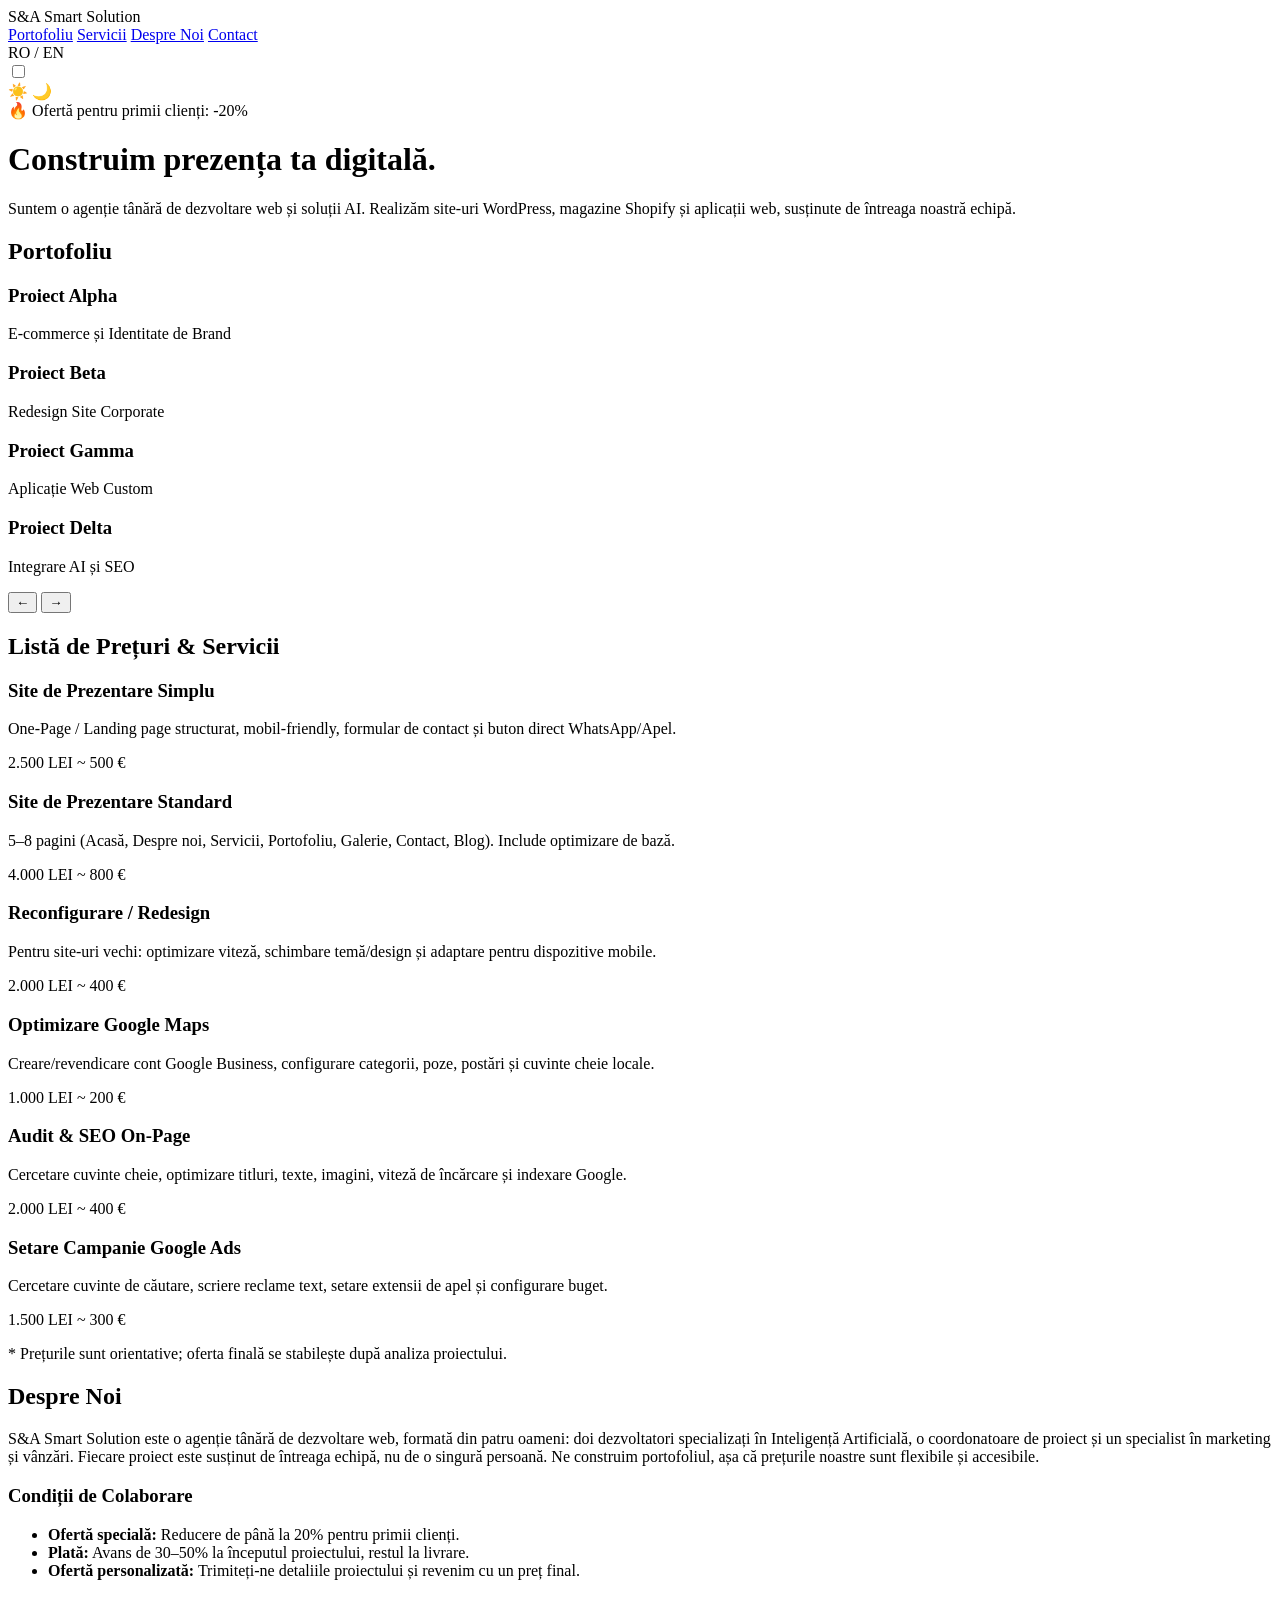
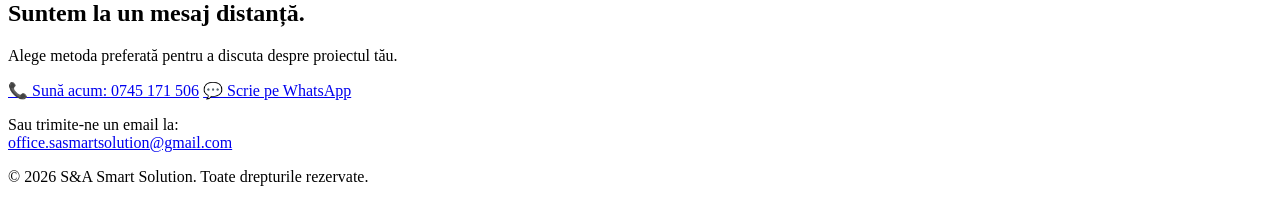
==== index.html @ b2e37400 "version 1.0" ====
<!DOCTYPE html>
<html lang="ro">

<head>
    <meta charset="UTF-8">
    <meta name="viewport" content="width=device-width, initial-scale=1.0">
    <title>S&A Smart Solution | Web & AI Agency</title>
    <link rel="stylesheet" href="style.css">
    <link rel="preconnect" href="https://fonts.googleapis.com">
    <link rel="preconnect" href="https://fonts.gstatic.com" crossorigin>
    <link href="https://fonts.googleapis.com/css2?family=Inter:wght@300;400;600;800&display=swap" rel="stylesheet">
</head>

<body>

    <nav class="navbar">
        <div class="logo">S&A Smart Solution</div>
        <div class="nav-controls">
            <div class="nav-links">
                <a href="#work" data-en="Work" data-ro="Portofoliu">Portofoliu</a>
                <a href="#services" data-en="Services" data-ro="Servicii">Servicii</a>
                <a href="#about" data-en="About" data-ro="Despre Noi">Despre Noi</a>
                <a href="#contact" data-en="Contact" data-ro="Contact">Contact</a>
            </div>

            <div class="lang-switch">
                <span class="lang-btn active" data-lang="ro">RO</span>
                <span class="lang-sep">/</span>
                <span class="lang-btn" data-lang="en">EN</span>
            </div>

            <label class="theme-switch" for="checkbox">
                <input type="checkbox" id="checkbox" />
                <div class="slider round">
                    <span class="icon sun">☀️</span>
                    <span class="icon moon">🌙</span>
                </div>
            </label>
        </div>
    </nav>

    <header class="hero reveal">
        <div class="discount-badge" data-en="🔥 Early client offer: up to 20% off"
            data-ro="🔥 Ofertă pentru primii clienți: -20%">🔥 Ofertă pentru primii clienți: -20%</div>
        <h1 class="hero-title" data-en="We build your digital presence." data-ro="Construim prezența ta digitală.">
            Construim prezența ta digitală.</h1>
        <p class="hero-subtitle"
            data-en="We are a young web development and AI solutions agency. We create WordPress websites, Shopify stores, and web applications, supported by our entire team."
            data-ro="Suntem o agenție tânără de dezvoltare web și soluții AI. Realizăm site-uri WordPress, magazine Shopify și aplicații web, susținute de întreaga noastră echipă.">
            Suntem o agenție tânără de dezvoltare web și soluții AI. Realizăm site-uri WordPress, magazine Shopify și
            aplicații web, susținute de întreaga noastră echipă.</p>
    </header>

    <section id="work" class="work-section reveal">
        <h2 class="section-title" data-en="Selected Work" data-ro="Portofoliu">Portofoliu</h2>
        <div class="slider-container">
            <div class="slider-track" id="sliderTrack">
                <div class="slide">
                    <div class="slide-image"></div>
                    <div class="slide-info">
                        <h3 data-en="Project Alpha" data-ro="Proiect Alpha">Proiect Alpha</h3>
                        <p data-en="E-commerce & Brand Identity" data-ro="E-commerce și Identitate de Brand">E-commerce
                            și Identitate de Brand</p>
                    </div>
                </div>
                <div class="slide">
                    <div class="slide-image"></div>
                    <div class="slide-info">
                        <h3 data-en="Project Beta" data-ro="Proiect Beta">Proiect Beta</h3>
                        <p data-en="Corporate Website Redesign" data-ro="Redesign Site Corporate">Redesign Site
                            Corporate</p>
                    </div>
                </div>
                <div class="slide">
                    <div class="slide-image"></div>
                    <div class="slide-info">
                        <h3 data-en="Project Gamma" data-ro="Proiect Gamma">Proiect Gamma</h3>
                        <p data-en="Custom Web Application" data-ro="Aplicație Web Custom">Aplicație Web Custom</p>
                    </div>
                </div>
                <div class="slide">
                    <div class="slide-image"></div>
                    <div class="slide-info">
                        <h3 data-en="Project Delta" data-ro="Proiect Delta">Proiect Delta</h3>
                        <p data-en="AI Integration & SEO" data-ro="Integrare AI și SEO">Integrare AI și SEO</p>
                    </div>
                </div>
            </div>
            <div class="slider-controls">
                <button class="slider-btn" id="prevBtn" aria-label="Previous slide">←</button>
                <button class="slider-btn" id="nextBtn" aria-label="Next slide">→</button>
            </div>
        </div>
    </section>

    <section id="services" class="services-section">
        <h2 class="section-title reveal" data-en="Pricing & Services" data-ro="Listă de Prețuri & Servicii">Listă de
            Prețuri & Servicii</h2>
        <div class="grid">
            <div class="service-card reveal">
                <h3 data-en="Simple Presentation Website" data-ro="Site de Prezentare Simplu">Site de Prezentare Simplu
                </h3>
                <p class="desc"
                    data-en="One-Page / Landing page structured, mobile-friendly, contact form, and direct WhatsApp/Call button."
                    data-ro="One-Page / Landing page structurat, mobil-friendly, formular de contact și buton direct WhatsApp/Apel.">
                    One-Page / Landing page structurat, mobil-friendly, formular de contact și buton direct
                    WhatsApp/Apel.</p>
                <div class="price" data-en="2,500 RON <span>~ €500</span>" data-ro="2.500 LEI <span>~ 500 €</span>">
                    2.500 LEI <span>~ 500 €</span></div>
            </div>
            <div class="service-card reveal">
                <h3 data-en="Standard Presentation Website" data-ro="Site de Prezentare Standard">Site de Prezentare
                    Standard</h3>
                <p class="desc"
                    data-en="5–8 pages (Home, About us, Services, Portfolio, Gallery, Contact, Blog). Includes basic optimization."
                    data-ro="5–8 pagini (Acasă, Despre noi, Servicii, Portofoliu, Galerie, Contact, Blog). Include optimizare de bază.">
                    5–8 pagini (Acasă, Despre noi, Servicii, Portofoliu, Galerie, Contact, Blog). Include optimizare de
                    bază.</p>
                <div class="price" data-en="4,000 RON <span>~ €800</span>" data-ro="4.000 LEI <span>~ 800 €</span>">
                    4.000 LEI <span>~ 800 €</span></div>
            </div>
            <div class="service-card reveal">
                <h3 data-en="Reconfiguration / Redesign" data-ro="Reconfigurare / Redesign">Reconfigurare / Redesign
                </h3>
                <p class="desc" data-en="For old sites: speed optimization, theme/design change, and mobile adaptation."
                    data-ro="Pentru site-uri vechi: optimizare viteză, schimbare temă/design și adaptare pentru dispozitive mobile.">
                    Pentru site-uri vechi: optimizare viteză, schimbare temă/design și adaptare pentru dispozitive
                    mobile.</p>
                <div class="price" data-en="2,000 RON <span>~ €400</span>" data-ro="2.000 LEI <span>~ 400 €</span>">
                    2.000 LEI <span>~ 400 €</span></div>
            </div>
            <div class="service-card reveal">
                <h3 data-en="Google Maps Optimization" data-ro="Optimizare Google Maps">Optimizare Google Maps</h3>
                <p class="desc"
                    data-en="Create/claim Google Business account, set up categories, photos, posts, and local keywords."
                    data-ro="Creare/revendicare cont Google Business, configurare categorii, poze, postări și cuvinte cheie locale.">
                    Creare/revendicare cont Google Business, configurare categorii, poze, postări și cuvinte cheie
                    locale.</p>
                <div class="price" data-en="1,000 RON <span>~ €200</span>" data-ro="1.000 LEI <span>~ 200 €</span>">
                    1.000 LEI <span>~ 200 €</span></div>
            </div>
            <div class="service-card reveal">
                <h3 data-en="Audit & On-Page SEO" data-ro="Audit & SEO On-Page">Audit & SEO On-Page</h3>
                <p class="desc"
                    data-en="Keyword research, title optimization, texts, images, loading speed, and Google indexing."
                    data-ro="Cercetare cuvinte cheie, optimizare titluri, texte, imagini, viteză de încărcare și indexare Google.">
                    Cercetare cuvinte cheie, optimizare titluri, texte, imagini, viteză de încărcare și indexare Google.
                </p>
                <div class="price" data-en="2,000 RON <span>~ €400</span>" data-ro="2.000 LEI <span>~ 400 €</span>">
                    2.000 LEI <span>~ 400 €</span></div>
            </div>
            <div class="service-card reveal">
                <h3 data-en="Google Ads Campaign Setup" data-ro="Setare Campanie Google Ads">Setare Campanie Google Ads
                </h3>
                <p class="desc"
                    data-en="Search term research, ad copywriting, call extension setup, and budget configuration."
                    data-ro="Cercetare cuvinte de căutare, scriere reclame text, setare extensii de apel și configurare buget.">
                    Cercetare cuvinte de căutare, scriere reclame text, setare extensii de apel și configurare buget.
                </p>
                <div class="price" data-en="1,500 RON <span>~ €300</span>" data-ro="1.500 LEI <span>~ 300 €</span>">
                    1.500 LEI <span>~ 300 €</span></div>
            </div>
        </div>
        <p class="disclaimer reveal"
            data-en="* Prices are indicative; the final offer is established after project analysis."
            data-ro="* Prețurile sunt orientative; oferta finală se stabilește după analiza proiectului.">* Prețurile
            sunt orientative; oferta finală se stabilește după analiza proiectului.</p>
    </section>

    <section id="about" class="about-section reveal">
        <div class="about-content">
            <h2 class="section-title" data-en="About Us" data-ro="Despre Noi">Despre Noi</h2>
            <p data-en="S&A Smart Solution is a young web development agency made up of four people: two developers specialized in Artificial Intelligence, a project coordinator, and a marketing and sales specialist. Every project is supported by the entire team, not just one person. We are building our portfolio, so our prices are flexible and accessible."
                data-ro="S&A Smart Solution este o agenție tânără de dezvoltare web, formată din patru oameni: doi dezvoltatori specializați în Inteligență Artificială, o coordonatoare de proiect și un specialist în marketing și vânzări. Fiecare proiect este susținut de întreaga echipă, nu de o singură persoană. Ne construim portofoliul, așa că prețurile noastre sunt flexibile și accesibile.">
                S&A Smart Solution este o agenție tânără de dezvoltare web, formată din patru oameni: doi dezvoltatori
                specializați în Inteligență Artificială, o coordonatoare de proiect și un specialist în marketing și
                vânzări. Fiecare proiect este susținut de întreaga echipă, nu de o singură persoană. Ne construim
                portofoliul, așa că prețurile noastre sunt flexibile și accesibile.</p>
        </div>
    </section>

    <section class="terms-section reveal">
        <div class="terms-box">
            <h3 data-en="Collaboration Terms" data-ro="Condiții de Colaborare">Condiții de Colaborare</h3>
            <ul>
                <li data-en="<strong>Special offer:</strong> Up to 20% discount for early clients."
                    data-ro="<strong>Ofertă specială:</strong> Reducere de până la 20% pentru primii clienți.">
                    <strong>Ofertă specială:</strong> Reducere de până la 20% pentru primii clienți.</li>
                <li data-en="<strong>Payment:</strong> 30–50% advance at the start of the project, the rest upon delivery."
                    data-ro="<strong>Plată:</strong> Avans de 30–50% la începutul proiectului, restul la livrare.">
                    <strong>Plată:</strong> Avans de 30–50% la începutul proiectului, restul la livrare.</li>
                <li data-en="<strong>Custom offer:</strong> Send us your project details and we will get back to you with a final price."
                    data-ro="<strong>Ofertă personalizată:</strong> Trimiteți-ne detaliile proiectului și revenim cu un preț final.">
                    <strong>Ofertă personalizată:</strong> Trimiteți-ne detaliile proiectului și revenim cu un preț
                    final.</li>
            </ul>
        </div>
    </section>

    <section id="contact" class="contact-section reveal">
        <h2 data-en="We are just a message away." data-ro="Suntem la un mesaj distanță.">Suntem la un mesaj distanță.
        </h2>
        <p class="contact-sub" data-en="Choose your preferred method to discuss your project."
            data-ro="Alege metoda preferată pentru a discuta despre proiectul tău.">Alege metoda preferată pentru a
            discuta despre proiectul tău.</p>
        <div class="contact-buttons">
            <a href="tel:0745171506" class="btn btn-primary" data-en="📞 Call now: 0745 171 506"
                data-ro="📞 Sună acum: 0745 171 506">📞 Sună acum: 0745 171 506</a>
            <a href="https://wa.me/40745171506" target="_blank" class="btn btn-secondary"
                data-en="💬 Message on WhatsApp" data-ro="💬 Scrie pe WhatsApp">💬 Scrie pe WhatsApp</a>
        </div>
        <p class="email-text"
            data-en="Or send us an email at: <br> <a href='mailto:office.sasmartsolution@gmail.com'>office.sasmartsolution@gmail.com</a>"
            data-ro="Sau trimite-ne un email la: <br> <a href='mailto:office.sasmartsolution@gmail.com'>office.sasmartsolution@gmail.com</a>">
            Sau trimite-ne un email la: <br> <a
                href="mailto:office.sasmartsolution@gmail.com">office.sasmartsolution@gmail.com</a></p>
    </section>

    <footer>
        <p data-en="&copy; 2026 S&A Smart Solution. All rights reserved."
            data-ro="&copy; 2026 S&A Smart Solution. Toate drepturile rezervate.">&copy; 2026 S&A Smart Solution. Toate
            drepturile rezervate.</p>
    </footer>

    <script src="script.js"></script>
</body>

</html>
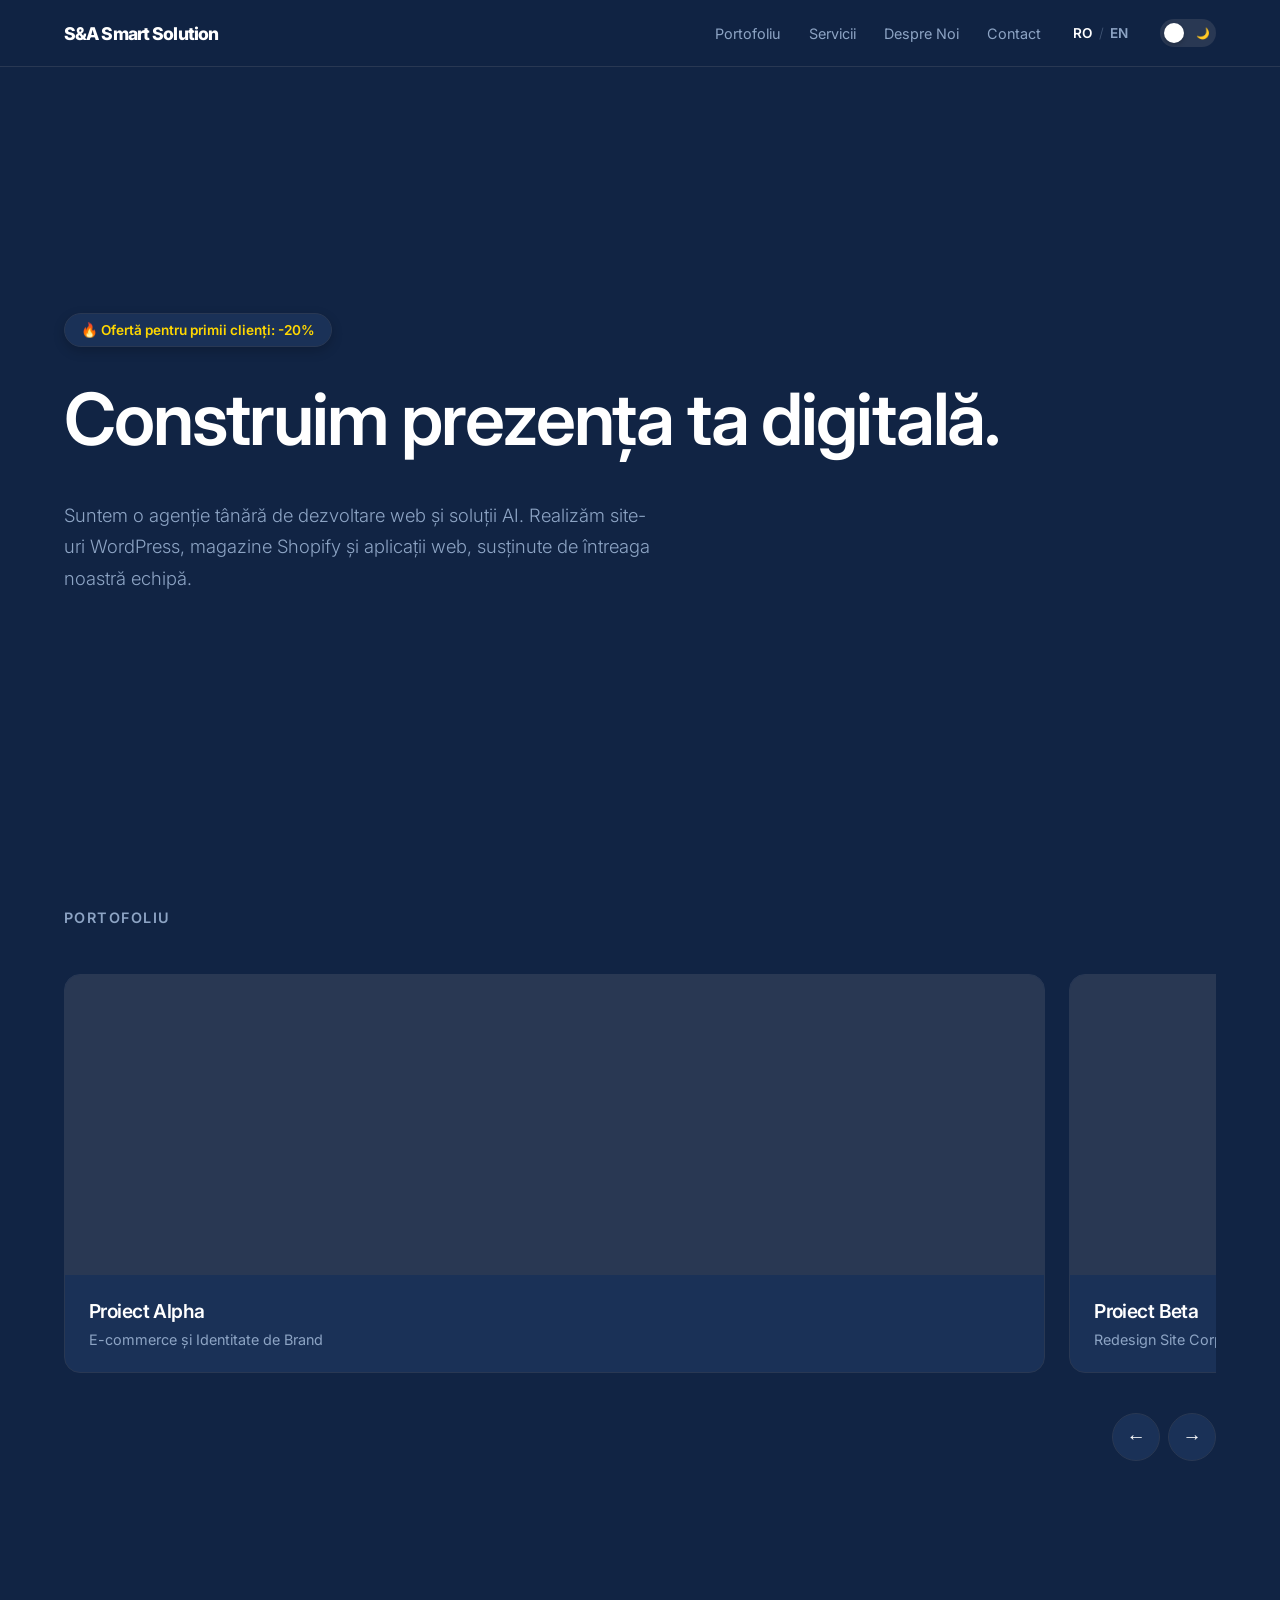
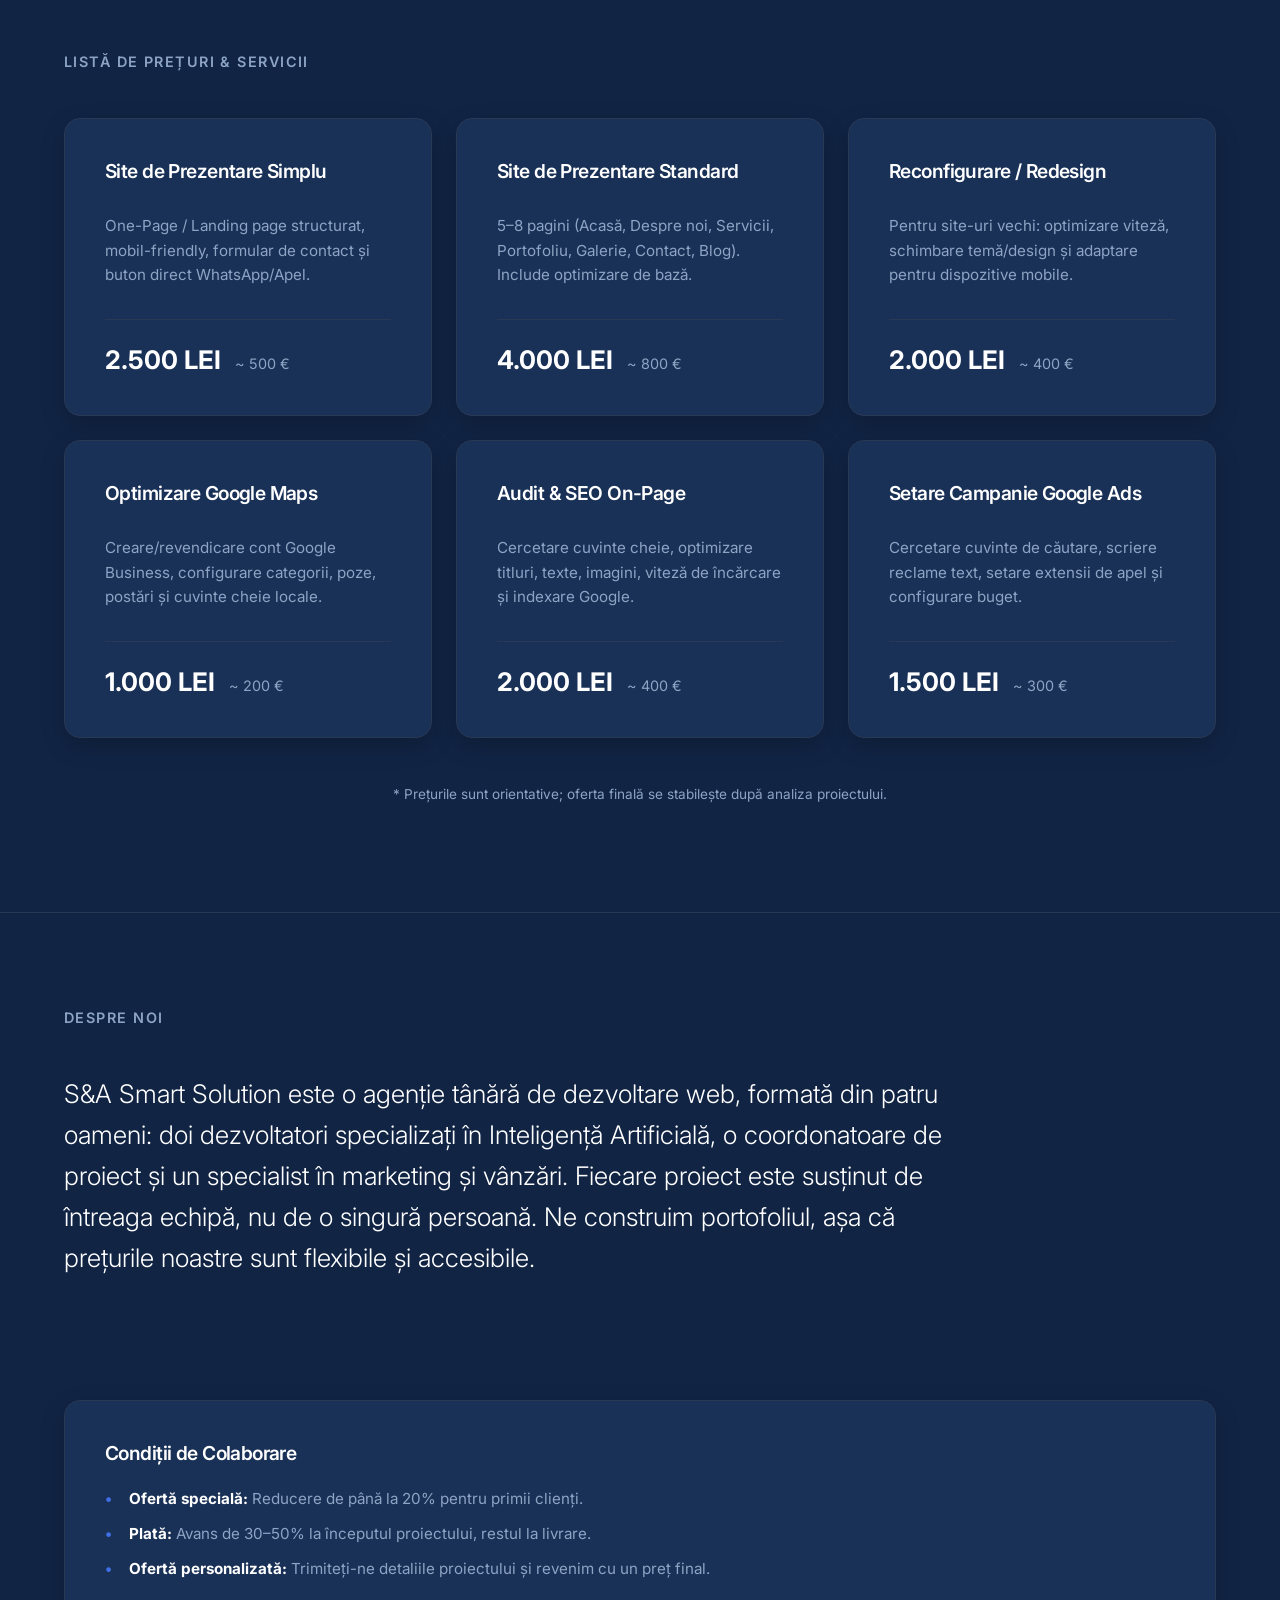
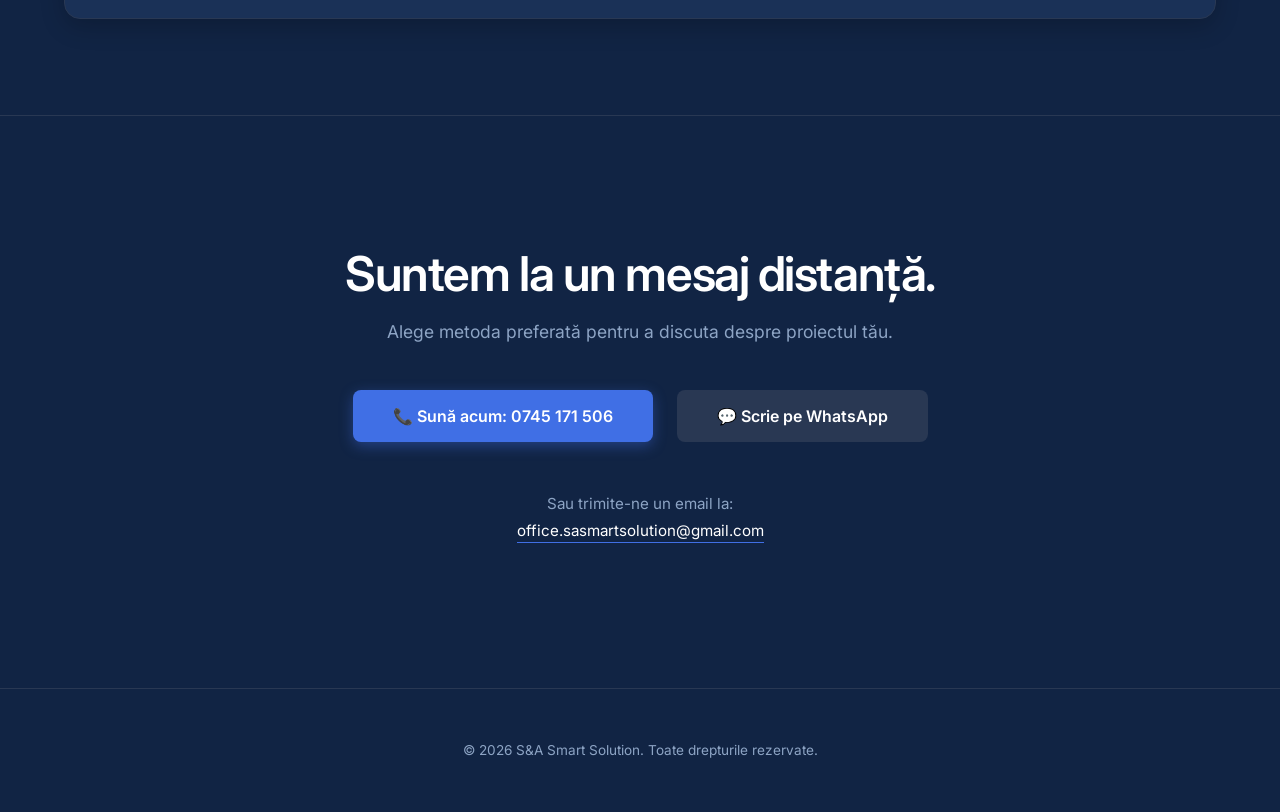
==== commit 147a6c54: "version 1.0" ====
--- a/index.html
+++ b/index.html
@@ -5,7 +5,7 @@
     <meta charset="UTF-8">
     <meta name="viewport" content="width=device-width, initial-scale=1.0">
     <title>S&A Smart Solution | Web & AI Agency</title>
-    <link rel="stylesheet" href="style.css">
+    <link rel="stylesheet" href="css/style.css">
     <link rel="preconnect" href="https://fonts.googleapis.com">
     <link rel="preconnect" href="https://fonts.gstatic.com" crossorigin>
     <link href="https://fonts.googleapis.com/css2?family=Inter:wght@300;400;600;800&display=swap" rel="stylesheet">
@@ -222,7 +222,7 @@
             drepturile rezervate.</p>
     </footer>
 
-    <script src="script.js"></script>
+    <script src="js/script.js"></script>
 </body>
 
 </html>
--- a/css/style.css
+++ b/css/style.css
@@ -0,0 +1,596 @@
+:root {
+    --bg: #112444;
+    --text: #ffffff;
+    --text-muted: #8da4c4;
+    --card: #1a3157;
+    --border: #293853;
+    --nav-bg: rgba(17, 36, 68, 0.95);
+    --primary: #406fe5;
+    --secondary: #293853;
+    --shadow: rgba(0, 0, 0, 0.2);
+}
+
+body.light-mode {
+    --bg: #f4f7fc;
+    --text: #112444;
+    --text-muted: #5a718f;
+    --card: #ffffff;
+    --border: #e1e8f0;
+    --nav-bg: #ffffff;
+    --primary: #406fe5;
+    --secondary: #293853;
+    --shadow: rgba(17, 36, 68, 0.08);
+}
+
+body,
+html {
+    margin: 0;
+    padding: 0;
+    font-family: 'Inter', sans-serif;
+    scroll-behavior: smooth;
+    background-color: var(--bg);
+    color: var(--text);
+    transition: background-color 0.4s ease, color 0.4s ease;
+    overflow-x: hidden;
+}
+
+a,
+button,
+label,
+.lang-btn {
+    cursor: pointer;
+}
+
+h1,
+h2,
+h3 {
+    margin: 0;
+    font-weight: 600;
+    letter-spacing: -0.03em;
+}
+
+.navbar {
+    position: fixed;
+    top: 0;
+    left: 0;
+    width: 100%;
+    box-sizing: border-box;
+    display: flex;
+    justify-content: space-between;
+    align-items: center;
+    padding: 1.2rem 5%;
+    background-color: var(--nav-bg);
+    backdrop-filter: blur(12px);
+    border-bottom: 1px solid var(--border);
+    z-index: 100;
+    transition: background-color 0.4s ease, border-color 0.4s ease;
+}
+
+.logo {
+    font-weight: 800;
+    font-size: 1.1rem;
+    letter-spacing: -0.05em;
+}
+
+.nav-controls {
+    display: flex;
+    align-items: center;
+    gap: 2rem;
+}
+
+.nav-links a {
+    text-decoration: none;
+    color: var(--text-muted);
+    font-size: 0.9rem;
+    margin-left: 1.5rem;
+    font-weight: 400;
+    transition: color 0.3s ease;
+}
+
+.nav-links a:hover {
+    color: var(--text);
+}
+
+.lang-switch {
+    display: flex;
+    align-items: center;
+    gap: 0.4rem;
+    font-size: 0.85rem;
+    font-weight: 600;
+}
+
+.lang-btn {
+    color: var(--text-muted);
+    transition: color 0.3s ease;
+}
+
+.lang-btn.active {
+    color: var(--text);
+}
+
+.lang-sep {
+    color: var(--text-muted);
+    opacity: 0.4;
+    font-weight: 300;
+}
+
+.theme-switch {
+    position: relative;
+    display: inline-block;
+    width: 56px;
+    height: 28px;
+}
+
+.theme-switch input {
+    opacity: 0;
+    width: 0;
+    height: 0;
+}
+
+.slider {
+    position: absolute;
+    top: 0;
+    left: 0;
+    right: 0;
+    bottom: 0;
+    background-color: var(--border);
+    border-radius: 30px;
+    display: flex;
+    align-items: center;
+    justify-content: space-between;
+    padding: 0 6px;
+    transition: 0.4s;
+}
+
+body.light-mode .slider {
+    background-color: #e1e8f0;
+}
+
+.slider:before {
+    position: absolute;
+    content: "";
+    height: 20px;
+    width: 20px;
+    left: 4px;
+    bottom: 4px;
+    background-color: #ffffff;
+    border-radius: 50%;
+    transition: 0.4s;
+    z-index: 2;
+    box-shadow: 0 2px 4px rgba(0, 0, 0, 0.2);
+}
+
+body.light-mode .slider:before {
+    background-color: #112444;
+}
+
+input:checked+.slider:before {
+    transform: translateX(28px);
+}
+
+.icon {
+    font-size: 11px;
+    user-select: none;
+    z-index: 1;
+}
+
+.hero {
+    min-height: 85vh;
+    display: flex;
+    flex-direction: column;
+    justify-content: center;
+    padding: 0 5%;
+    max-width: 1200px;
+    margin: 0 auto;
+    padding-top: 80px;
+}
+
+.discount-badge {
+    display: inline-block;
+    background-color: var(--card);
+    border: 1px solid var(--border);
+    padding: 8px 16px;
+    border-radius: 40px;
+    font-size: 0.85rem;
+    margin-bottom: 2rem;
+    width: fit-content;
+    color: #ffd700;
+    font-weight: 600;
+    box-shadow: 0 4px 12px var(--shadow);
+}
+
+.hero-title {
+    font-size: clamp(2.8rem, 6vw, 4.5rem);
+    margin-bottom: 1.5rem;
+    line-height: 1.1;
+}
+
+.hero-subtitle {
+    font-size: clamp(1rem, 2vw, 1.15rem);
+    color: var(--text-muted);
+    max-width: 600px;
+    font-weight: 300;
+    line-height: 1.7;
+}
+
+.work-section {
+    padding: 4rem 5% 6rem 5%;
+    max-width: 1200px;
+    margin: 0 auto;
+}
+
+.slider-container {
+    position: relative;
+}
+
+.slider-track {
+    display: flex;
+    gap: 1.5rem;
+    overflow-x: auto;
+    scroll-snap-type: x mandatory;
+    scroll-behavior: smooth;
+    scrollbar-width: none;
+    -ms-overflow-style: none;
+    padding-bottom: 1rem;
+}
+
+.slider-track::-webkit-scrollbar {
+    display: none;
+}
+
+.slide {
+    flex: 0 0 85%;
+    scroll-snap-align: start;
+    background-color: var(--card);
+    border: 1px solid var(--border);
+    border-radius: 16px;
+    overflow: hidden;
+    transition: transform 0.4s ease, box-shadow 0.4s ease;
+}
+
+.slide:hover {
+    transform: translateY(-4px);
+    box-shadow: 0 16px 32px var(--shadow);
+}
+
+.slide-image {
+    width: 100%;
+    height: 300px;
+    background-color: var(--border);
+    transition: opacity 0.3s ease;
+}
+
+.slide:hover .slide-image {
+    opacity: 0.8;
+}
+
+.slide-info {
+    padding: 1.5rem;
+}
+
+.slide-info h3 {
+    font-size: 1.2rem;
+    margin-bottom: 0.5rem;
+}
+
+.slide-info p {
+    color: var(--text-muted);
+    font-size: 0.9rem;
+    margin: 0;
+}
+
+.slider-controls {
+    display: flex;
+    gap: 0.5rem;
+    justify-content: flex-end;
+    margin-top: 1.5rem;
+}
+
+.slider-btn {
+    background-color: var(--card);
+    border: 1px solid var(--border);
+    color: var(--text);
+    width: 48px;
+    height: 48px;
+    border-radius: 50%;
+    display: flex;
+    align-items: center;
+    justify-content: center;
+    font-size: 1.2rem;
+    transition: background-color 0.3s ease, border-color 0.3s ease, transform 0.2s ease;
+}
+
+.slider-btn:hover {
+    background-color: var(--primary);
+    border-color: var(--primary);
+    color: #ffffff;
+    transform: scale(1.05);
+}
+
+.services-section {
+    padding: 6rem 5%;
+    max-width: 1200px;
+    margin: 0 auto;
+}
+
+.section-title {
+    font-size: 0.9rem;
+    text-transform: uppercase;
+    letter-spacing: 0.1em;
+    color: var(--text-muted);
+    margin-bottom: 3rem;
+    font-weight: 600;
+}
+
+.grid {
+    display: grid;
+    grid-template-columns: repeat(auto-fit, minmax(320px, 1fr));
+    gap: 1.5rem;
+}
+
+.service-card {
+    background-color: var(--card);
+    border: 1px solid var(--border);
+    padding: 2.5rem;
+    border-radius: 16px;
+    display: flex;
+    flex-direction: column;
+    justify-content: space-between;
+    transition: transform 0.4s ease, box-shadow 0.4s ease, border-color 0.4s ease;
+    box-shadow: 0 8px 24px var(--shadow);
+}
+
+.service-card:hover {
+    transform: translateY(-6px);
+    box-shadow: 0 16px 32px var(--shadow);
+    border-color: var(--primary);
+}
+
+.service-card h3 {
+    font-size: 1.2rem;
+    margin-bottom: 1rem;
+    color: var(--text);
+}
+
+.service-card .desc {
+    color: var(--text-muted);
+    font-size: 0.95rem;
+    line-height: 1.6;
+    margin-bottom: 2rem;
+    flex-grow: 1;
+}
+
+.service-card .price {
+    font-size: 1.6rem;
+    font-weight: 700;
+    border-top: 1px solid var(--border);
+    padding-top: 1.5rem;
+    color: var(--text);
+}
+
+.service-card .price span {
+    font-size: 0.9rem;
+    color: var(--text-muted);
+    font-weight: 400;
+    margin-left: 8px;
+}
+
+.disclaimer {
+    text-align: center;
+    color: var(--text-muted);
+    font-size: 0.85rem;
+    margin-top: 3rem;
+}
+
+.about-section {
+    padding: 6rem 5%;
+    max-width: 1200px;
+    margin: 0 auto;
+    border-top: 1px solid var(--border);
+}
+
+.about-content {
+    max-width: 900px;
+}
+
+.about-content p {
+    font-size: clamp(1.2rem, 2.5vw, 1.6rem);
+    font-weight: 300;
+    line-height: 1.6;
+    color: var(--text);
+}
+
+.terms-section {
+    padding: 0 5% 6rem 5%;
+    max-width: 1200px;
+    margin: 0 auto;
+}
+
+.terms-box {
+    background-color: var(--card);
+    border: 1px solid var(--border);
+    padding: 2.5rem;
+    border-radius: 16px;
+    box-shadow: 0 8px 24px var(--shadow);
+}
+
+.terms-box h3 {
+    margin-bottom: 1.5rem;
+    font-size: 1.2rem;
+}
+
+.terms-box ul {
+    list-style: none;
+    padding: 0;
+    margin: 0;
+}
+
+.terms-box li {
+    color: var(--text-muted);
+    margin-bottom: 1rem;
+    font-size: 0.95rem;
+    padding-left: 1.5rem;
+    position: relative;
+}
+
+.terms-box li:last-child {
+    margin-bottom: 0;
+}
+
+.terms-box li::before {
+    content: "•";
+    position: absolute;
+    left: 0;
+    color: var(--primary);
+    font-weight: bold;
+}
+
+.terms-box strong {
+    color: var(--text);
+}
+
+.contact-section {
+    padding: 8rem 5%;
+    max-width: 1200px;
+    margin: 0 auto;
+    text-align: center;
+    border-top: 1px solid var(--border);
+}
+
+.contact-section h2 {
+    font-size: clamp(2rem, 4vw, 3rem);
+    margin-bottom: 1rem;
+}
+
+.contact-sub {
+    color: var(--text-muted);
+    margin-bottom: 3rem;
+    font-size: 1.1rem;
+}
+
+.contact-buttons {
+    display: flex;
+    justify-content: center;
+    gap: 1.5rem;
+    flex-wrap: wrap;
+    margin-bottom: 3rem;
+}
+
+.btn {
+    display: inline-block;
+    padding: 1rem 2.5rem;
+    border-radius: 8px;
+    text-decoration: none;
+    font-weight: 600;
+    font-size: 1rem;
+    transition: transform 0.3s ease, opacity 0.3s ease, background-color 0.3s ease;
+    border: none;
+}
+
+.btn:hover {
+    transform: translateY(-2px);
+    opacity: 0.9;
+}
+
+.btn-primary {
+    background-color: var(--primary);
+    color: #ffffff;
+    box-shadow: 0 4px 14px rgba(64, 111, 229, 0.4);
+}
+
+.btn-secondary {
+    background-color: var(--secondary);
+    color: #ffffff;
+}
+
+body.light-mode .btn-secondary {
+    color: #ffffff;
+}
+
+.email-text {
+    color: var(--text-muted);
+    font-size: 0.95rem;
+    line-height: 1.8;
+}
+
+.email-text a {
+    color: var(--text);
+    text-decoration: none;
+    border-bottom: 1px solid var(--primary);
+    padding-bottom: 2px;
+    transition: color 0.3s;
+}
+
+.email-text a:hover {
+    color: var(--primary);
+}
+
+footer {
+    padding: 2.5rem 5%;
+    text-align: center;
+    color: var(--text-muted);
+    font-size: 0.85rem;
+    border-top: 1px solid var(--border);
+}
+
+.reveal {
+    opacity: 0;
+    transform: translateY(20px);
+    transition: opacity 0.8s ease, transform 0.8s ease;
+}
+
+.reveal.active {
+    opacity: 1;
+    transform: translateY(0);
+}
+
+.grid .service-card:nth-child(1) {
+    transition-delay: 0.05s;
+}
+
+.grid .service-card:nth-child(2) {
+    transition-delay: 0.1s;
+}
+
+.grid .service-card:nth-child(3) {
+    transition-delay: 0.15s;
+}
+
+.grid .service-card:nth-child(4) {
+    transition-delay: 0.2s;
+}
+
+.grid .service-card:nth-child(5) {
+    transition-delay: 0.25s;
+}
+
+.grid .service-card:nth-child(6) {
+    transition-delay: 0.3s;
+}
+
+@media (max-width: 900px) {
+    .nav-links {
+        display: none;
+    }
+
+    .navbar {
+        padding: 1rem 5%;
+    }
+
+    .contact-buttons {
+        flex-direction: column;
+        align-items: stretch;
+    }
+
+    .service-card {
+        padding: 2rem;
+    }
+
+    .slide {
+        flex: 0 0 100%;
+    }
+
+    .nav-controls {
+        gap: 1rem;
+    }
+}
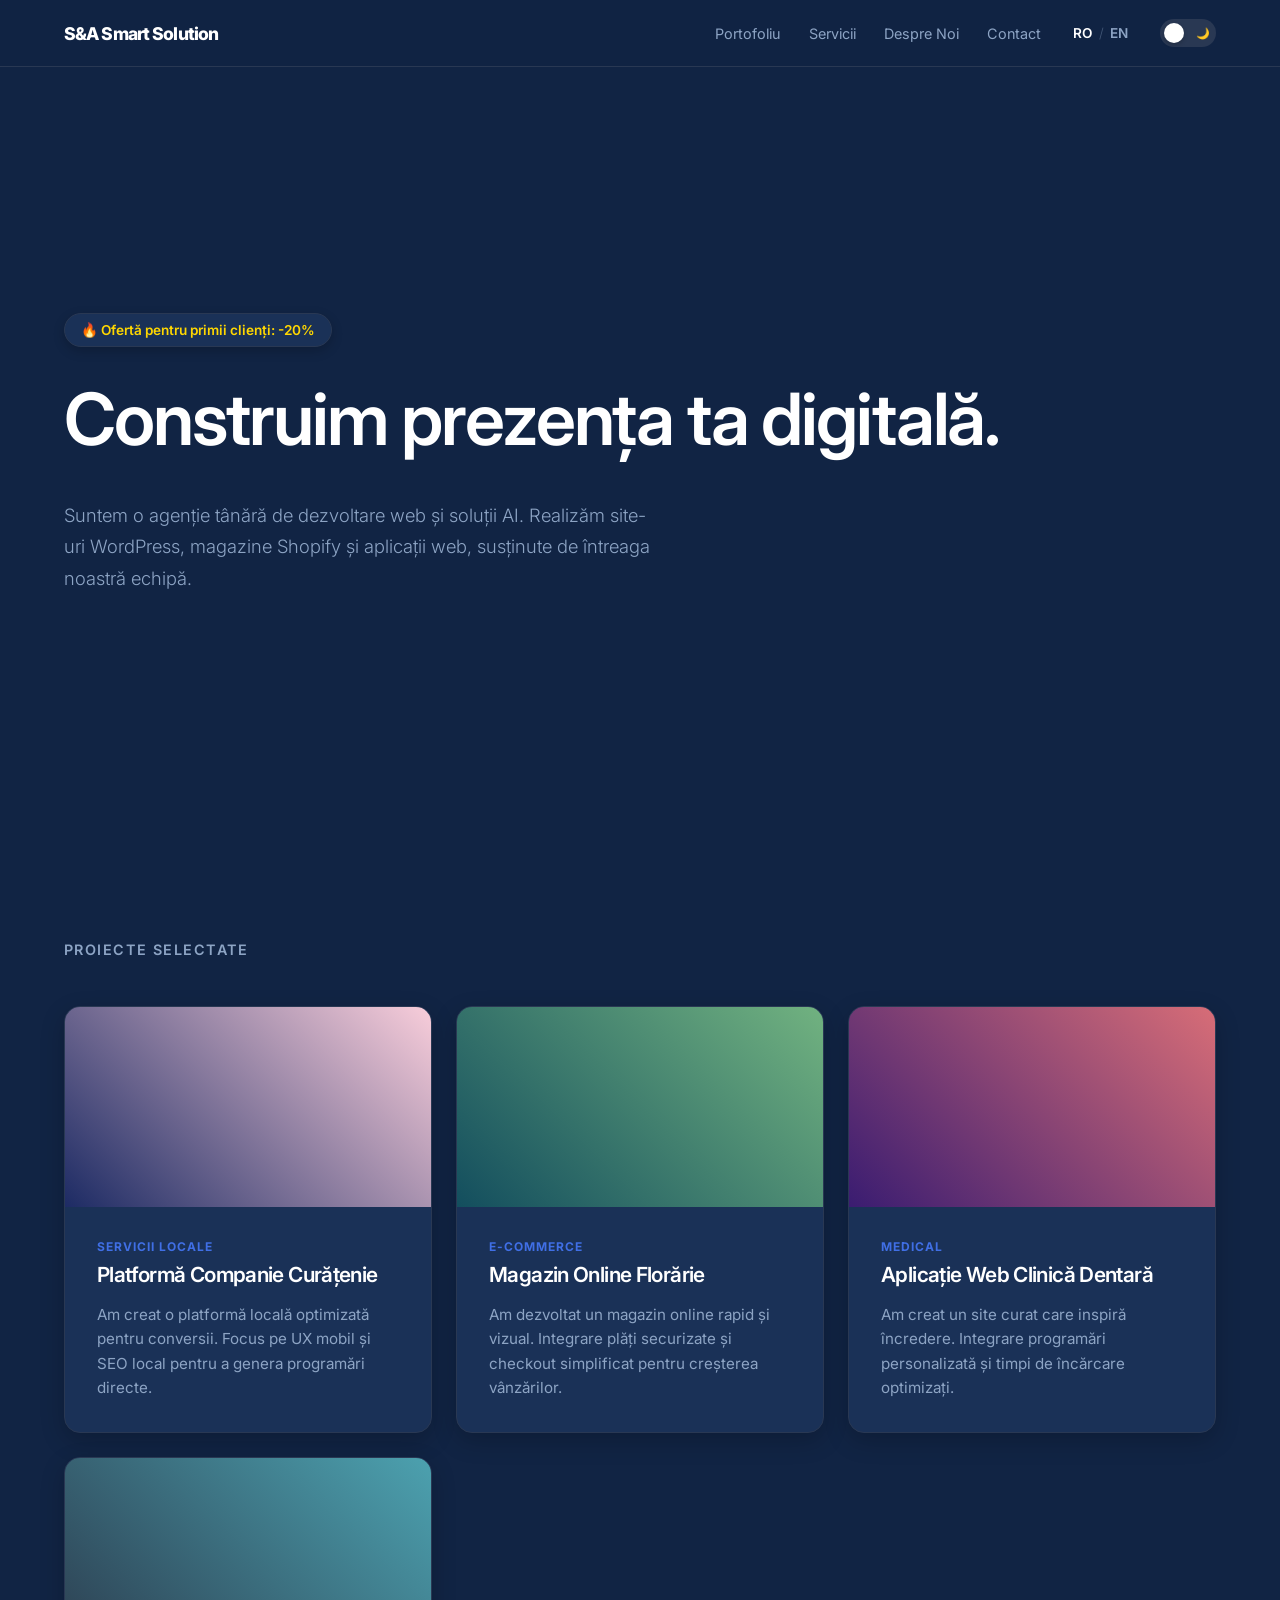
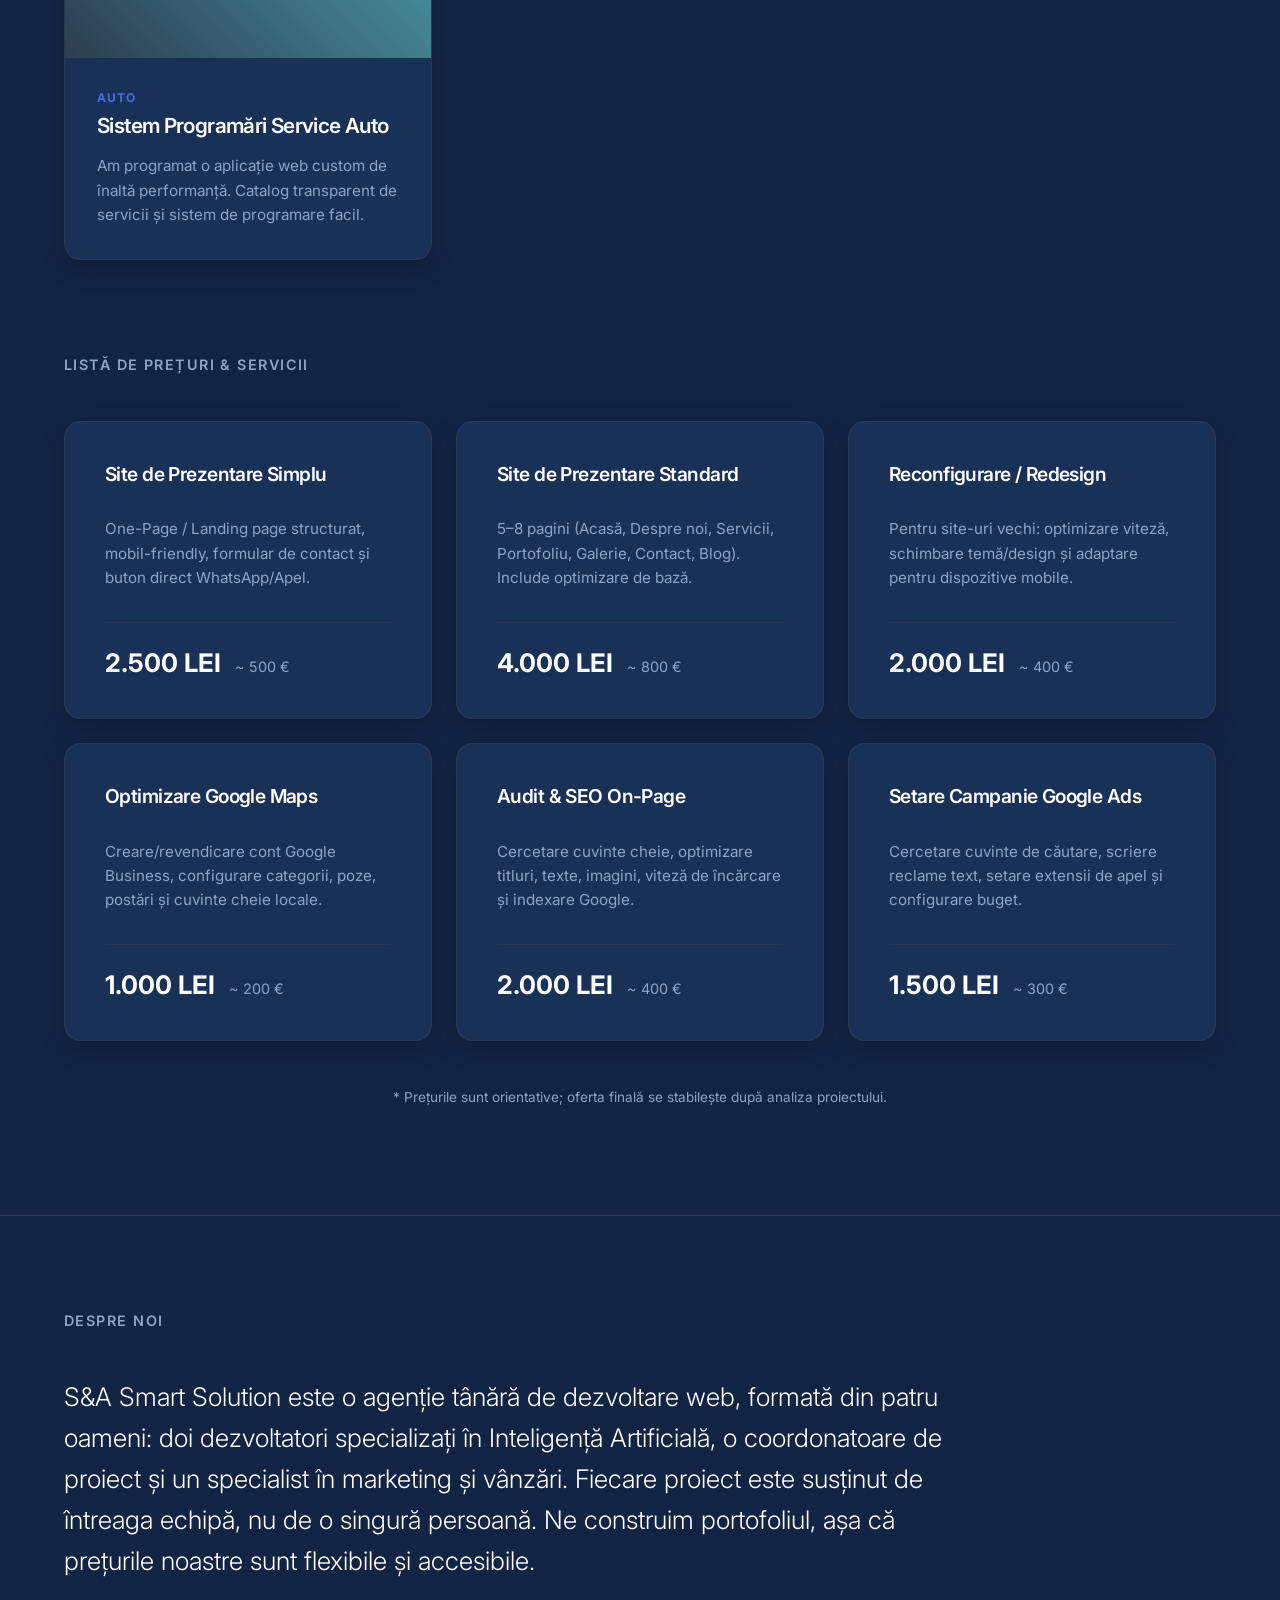
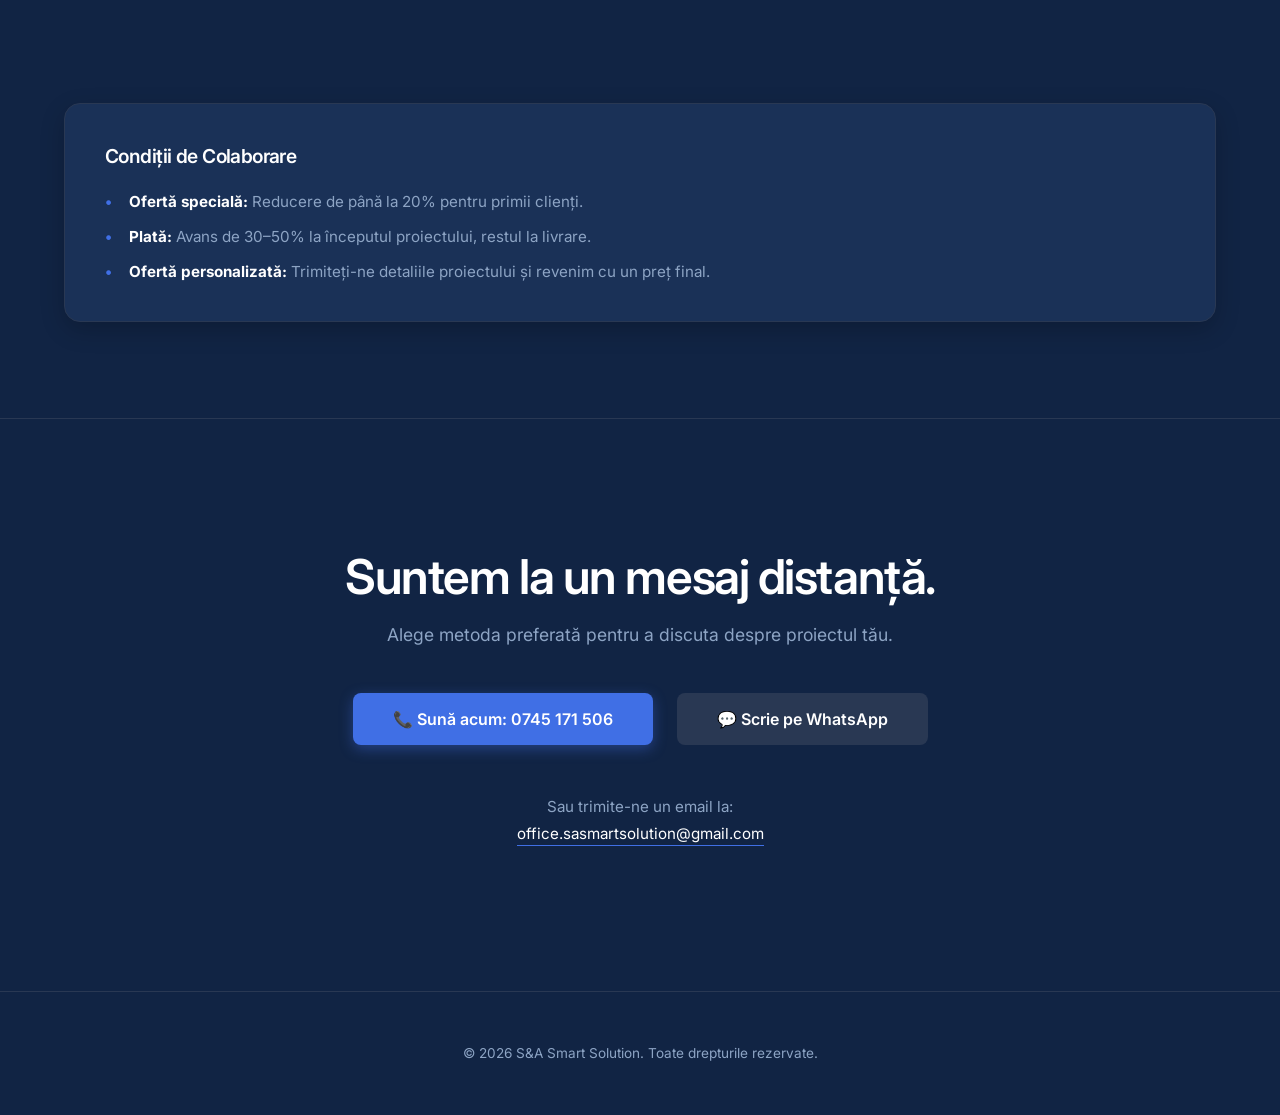
==== commit 0964de8b: "version 1.0" ====
--- a/index.html
+++ b/index.html
@@ -22,13 +22,11 @@
                 <a href="#about" data-en="About" data-ro="Despre Noi">Despre Noi</a>
                 <a href="#contact" data-en="Contact" data-ro="Contact">Contact</a>
             </div>
-
             <div class="lang-switch">
                 <span class="lang-btn active" data-lang="ro">RO</span>
                 <span class="lang-sep">/</span>
                 <span class="lang-btn" data-lang="en">EN</span>
             </div>
-
             <label class="theme-switch" for="checkbox">
                 <input type="checkbox" id="checkbox" />
                 <div class="slider round">
@@ -51,45 +49,61 @@
             aplicații web, susținute de întreaga noastră echipă.</p>
     </header>
 
-    <section id="work" class="work-section reveal">
-        <h2 class="section-title" data-en="Selected Work" data-ro="Portofoliu">Portofoliu</h2>
-        <div class="slider-container">
-            <div class="slider-track" id="sliderTrack">
-                <div class="slide">
-                    <div class="slide-image"></div>
-                    <div class="slide-info">
-                        <h3 data-en="Project Alpha" data-ro="Proiect Alpha">Proiect Alpha</h3>
-                        <p data-en="E-commerce & Brand Identity" data-ro="E-commerce și Identitate de Brand">E-commerce
-                            și Identitate de Brand</p>
-                    </div>
-                </div>
-                <div class="slide">
-                    <div class="slide-image"></div>
-                    <div class="slide-info">
-                        <h3 data-en="Project Beta" data-ro="Proiect Beta">Proiect Beta</h3>
-                        <p data-en="Corporate Website Redesign" data-ro="Redesign Site Corporate">Redesign Site
-                            Corporate</p>
-                    </div>
-                </div>
-                <div class="slide">
-                    <div class="slide-image"></div>
-                    <div class="slide-info">
-                        <h3 data-en="Project Gamma" data-ro="Proiect Gamma">Proiect Gamma</h3>
-                        <p data-en="Custom Web Application" data-ro="Aplicație Web Custom">Aplicație Web Custom</p>
-                    </div>
-                </div>
-                <div class="slide">
-                    <div class="slide-image"></div>
-                    <div class="slide-info">
-                        <h3 data-en="Project Delta" data-ro="Proiect Delta">Proiect Delta</h3>
-                        <p data-en="AI Integration & SEO" data-ro="Integrare AI și SEO">Integrare AI și SEO</p>
-                    </div>
-                </div>
-            </div>
-            <div class="slider-controls">
-                <button class="slider-btn" id="prevBtn" aria-label="Previous slide">←</button>
-                <button class="slider-btn" id="nextBtn" aria-label="Next slide">→</button>
-            </div>
+    <section id="work" class="work-section">
+        <h2 class="section-title reveal" data-en="Selected Work" data-ro="Proiecte Selectate">Proiecte Selectate</h2>
+        <div class="grid">
+
+            <div class="project-card reveal">
+                <div class="project-image" style="background: linear-gradient(45deg, #1d2b64, #f8cdda);"></div>
+                <div class="project-content">
+                    <span class="project-tag" data-en="Local Services" data-ro="Servicii Locale">Servicii Locale</span>
+                    <h3 data-en="Cleaning Company Platform" data-ro="Platformă Companie Curățenie">Platformă Companie
+                        Curățenie</h3>
+                    <p data-en="Designed a high-converting local platform. Focused on mobile-first UX and local SEO to drive direct bookings."
+                        data-ro="Am creat o platformă locală optimizată pentru conversii. Focus pe UX mobil și SEO local pentru a genera programări directe.">
+                        Am creat o platformă locală optimizată pentru conversii. Focus pe UX mobil și SEO local pentru a
+                        genera programări directe.</p>
+                </div>
+            </div>
+
+            <div class="project-card reveal">
+                <div class="project-image" style="background: linear-gradient(45deg, #134e5e, #71b280);"></div>
+                <div class="project-content">
+                    <span class="project-tag" data-en="E-Commerce" data-ro="E-Commerce">E-Commerce</span>
+                    <h3 data-en="Premium Florist Store" data-ro="Magazin Online Florărie">Magazin Online Florărie</h3>
+                    <p data-en="Built a fast, visually engaging e-commerce experience. Integrated secure payments and a streamlined checkout to boost sales."
+                        data-ro="Am dezvoltat un magazin online rapid și vizual. Integrare plăți securizate și checkout simplificat pentru creșterea vânzărilor.">
+                        Am dezvoltat un magazin online rapid și vizual. Integrare plăți securizate și checkout
+                        simplificat pentru creșterea vânzărilor.</p>
+                </div>
+            </div>
+
+            <div class="project-card reveal">
+                <div class="project-image" style="background: linear-gradient(45deg, #3a1c71, #d76d77);"></div>
+                <div class="project-content">
+                    <span class="project-tag" data-en="Medical" data-ro="Medical">Medical</span>
+                    <h3 data-en="Dental Clinic Web App" data-ro="Aplicație Web Clinică Dentară">Aplicație Web Clinică
+                        Dentară</h3>
+                    <p data-en="Developed a clean, trust-building site. Custom booking integration and highly optimized load times for patient retention."
+                        data-ro="Am creat un site curat care inspiră încredere. Integrare programări personalizată și timpi de încărcare optimizați.">
+                        Am creat un site curat care inspiră încredere. Integrare programări personalizată și timpi de
+                        încărcare optimizați.</p>
+                </div>
+            </div>
+
+            <div class="project-card reveal">
+                <div class="project-image" style="background: linear-gradient(45deg, #2c3e50, #4ca1af);"></div>
+                <div class="project-content">
+                    <span class="project-tag" data-en="Automotive" data-ro="Auto">Auto</span>
+                    <h3 data-en="Auto Service Booking Engine" data-ro="Sistem Programări Service Auto">Sistem Programări
+                        Service Auto</h3>
+                    <p data-en="Coded a high-performance custom web app. Implemented transparent service catalogs and a seamless scheduling system."
+                        data-ro="Am programat o aplicație web custom de înaltă performanță. Catalog transparent de servicii și sistem de programare facil.">
+                        Am programat o aplicație web custom de înaltă performanță. Catalog transparent de servicii și
+                        sistem de programare facil.</p>
+                </div>
+            </div>
+
         </div>
     </section>
 
--- a/css/style.css
+++ b/css/style.css
@@ -213,102 +213,72 @@
     line-height: 1.7;
 }
 
+/* --- Work Section --- */
 .work-section {
-    padding: 4rem 5% 6rem 5%;
+    padding: 6rem 5% 2rem 5%;
     max-width: 1200px;
     margin: 0 auto;
 }
 
-.slider-container {
-    position: relative;
-}
-
-.slider-track {
-    display: flex;
-    gap: 1.5rem;
-    overflow-x: auto;
-    scroll-snap-type: x mandatory;
-    scroll-behavior: smooth;
-    scrollbar-width: none;
-    -ms-overflow-style: none;
-    padding-bottom: 1rem;
-}
-
-.slider-track::-webkit-scrollbar {
-    display: none;
-}
-
-.slide {
-    flex: 0 0 85%;
-    scroll-snap-align: start;
+.project-card {
     background-color: var(--card);
     border: 1px solid var(--border);
     border-radius: 16px;
     overflow: hidden;
-    transition: transform 0.4s ease, box-shadow 0.4s ease;
-}
-
-.slide:hover {
-    transform: translateY(-4px);
+    display: flex;
+    flex-direction: column;
+    transition: transform 0.4s ease, box-shadow 0.4s ease, border-color 0.4s ease;
+    box-shadow: 0 8px 24px var(--shadow);
+}
+
+.project-card:hover {
+    transform: translateY(-6px);
     box-shadow: 0 16px 32px var(--shadow);
-}
-
-.slide-image {
+    border-color: var(--primary);
+}
+
+.project-image {
     width: 100%;
-    height: 300px;
-    background-color: var(--border);
+    height: 200px;
     transition: opacity 0.3s ease;
 }
 
-.slide:hover .slide-image {
+.project-card:hover .project-image {
     opacity: 0.8;
 }
 
-.slide-info {
-    padding: 1.5rem;
-}
-
-.slide-info h3 {
-    font-size: 1.2rem;
+.project-content {
+    padding: 2rem;
+    display: flex;
+    flex-direction: column;
+    flex-grow: 1;
+}
+
+.project-tag {
+    font-size: 0.75rem;
+    text-transform: uppercase;
+    letter-spacing: 1px;
+    color: var(--primary);
+    font-weight: 700;
     margin-bottom: 0.5rem;
 }
 
-.slide-info p {
-    color: var(--text-muted);
-    font-size: 0.9rem;
+.project-content h3 {
+    font-size: 1.3rem;
+    margin-bottom: 1rem;
+    color: var(--text);
+}
+
+.project-content p {
+    color: var(--text-muted);
+    font-size: 0.95rem;
+    line-height: 1.6;
     margin: 0;
 }
 
-.slider-controls {
-    display: flex;
-    gap: 0.5rem;
-    justify-content: flex-end;
-    margin-top: 1.5rem;
-}
-
-.slider-btn {
-    background-color: var(--card);
-    border: 1px solid var(--border);
-    color: var(--text);
-    width: 48px;
-    height: 48px;
-    border-radius: 50%;
-    display: flex;
-    align-items: center;
-    justify-content: center;
-    font-size: 1.2rem;
-    transition: background-color 0.3s ease, border-color 0.3s ease, transform 0.2s ease;
-}
-
-.slider-btn:hover {
-    background-color: var(--primary);
-    border-color: var(--primary);
-    color: #ffffff;
-    transform: scale(1.05);
-}
-
+/* --- Services Section --- */
 .services-section {
-    padding: 6rem 5%;
+    padding: 4rem 5% 6rem 5%;
     max-width: 1200px;
     margin: 0 auto;
 }
@@ -568,6 +538,22 @@
     transition-delay: 0.3s;
 }
 
+.grid .project-card:nth-child(1) {
+    transition-delay: 0.05s;
+}
+
+.grid .project-card:nth-child(2) {
+    transition-delay: 0.1s;
+}
+
+.grid .project-card:nth-child(3) {
+    transition-delay: 0.15s;
+}
+
+.grid .project-card:nth-child(4) {
+    transition-delay: 0.2s;
+}
+
 @media (max-width: 900px) {
     .nav-links {
         display: none;
@@ -582,12 +568,9 @@
         align-items: stretch;
     }
 
-    .service-card {
-        padding: 2rem;
-    }
-
-    .slide {
-        flex: 0 0 100%;
+    .service-card,
+    .project-content {
+        padding: 1.5rem;
     }
 
     .nav-controls {
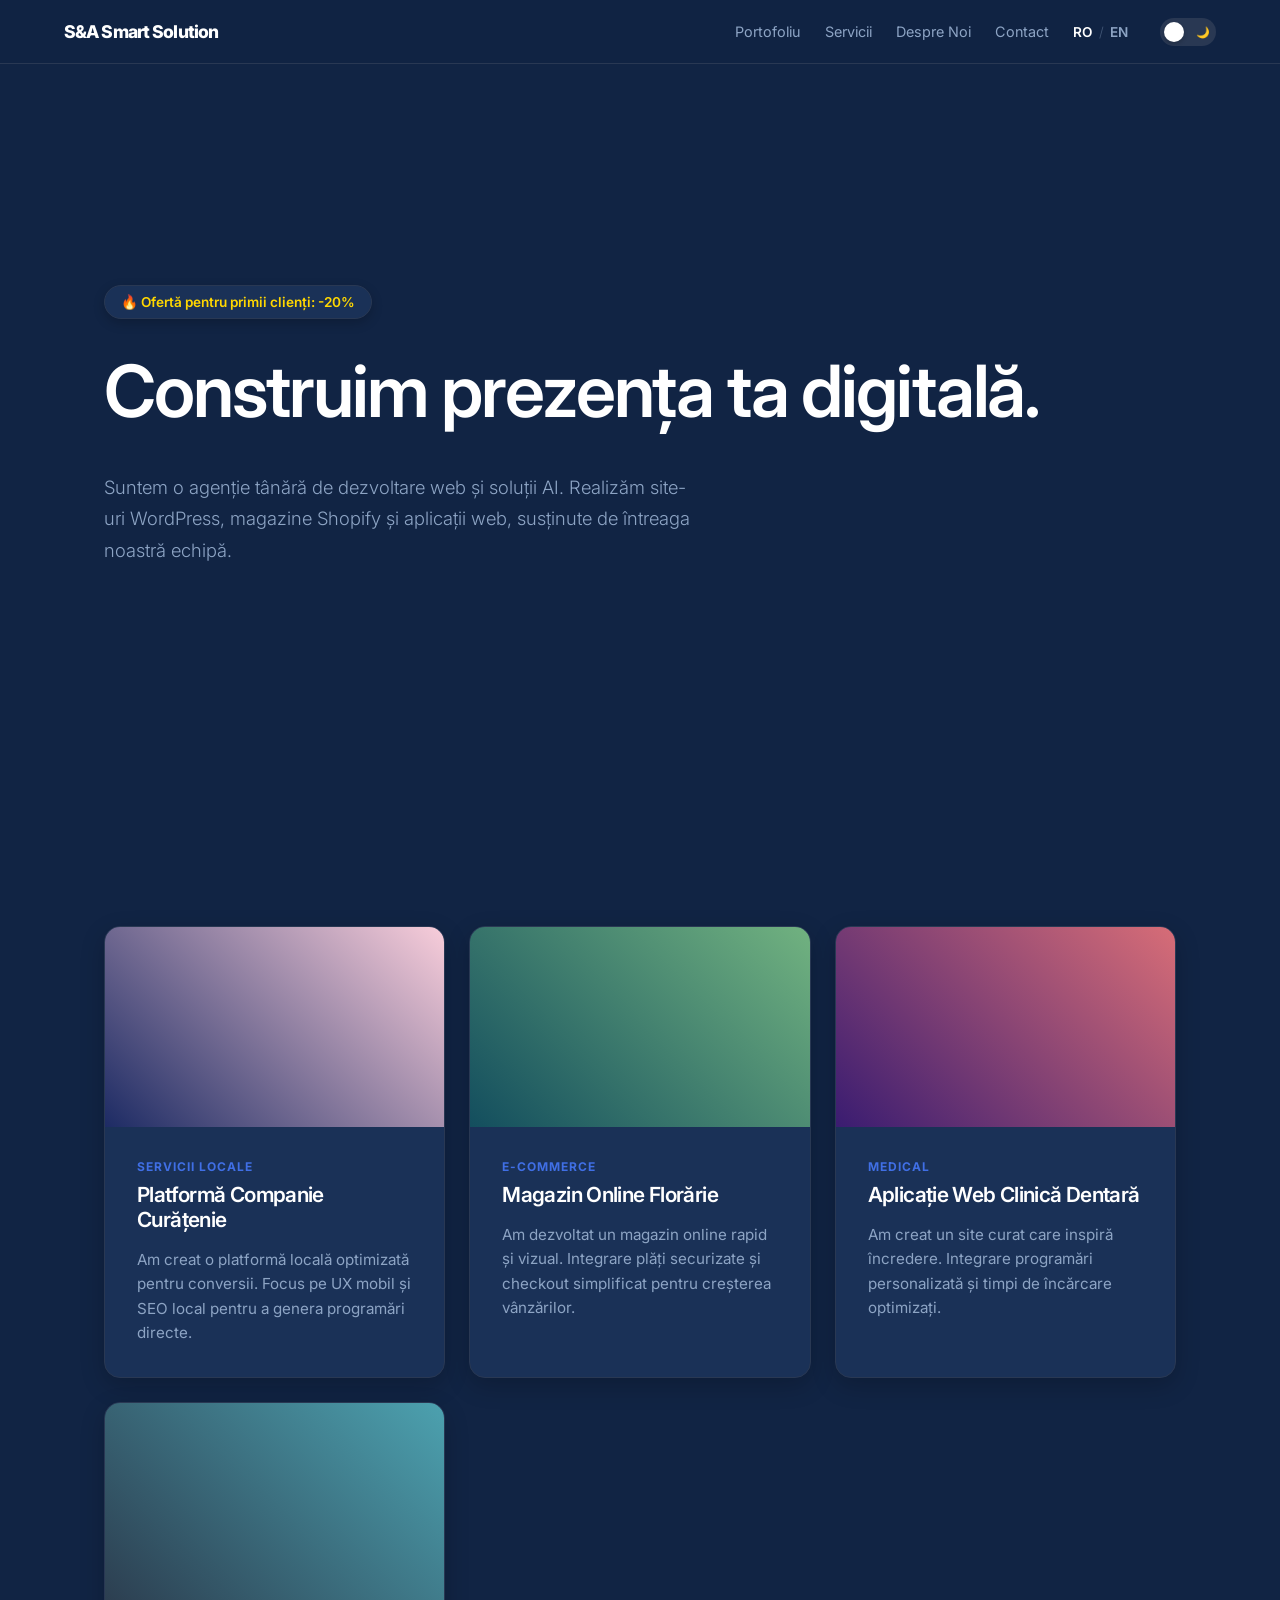
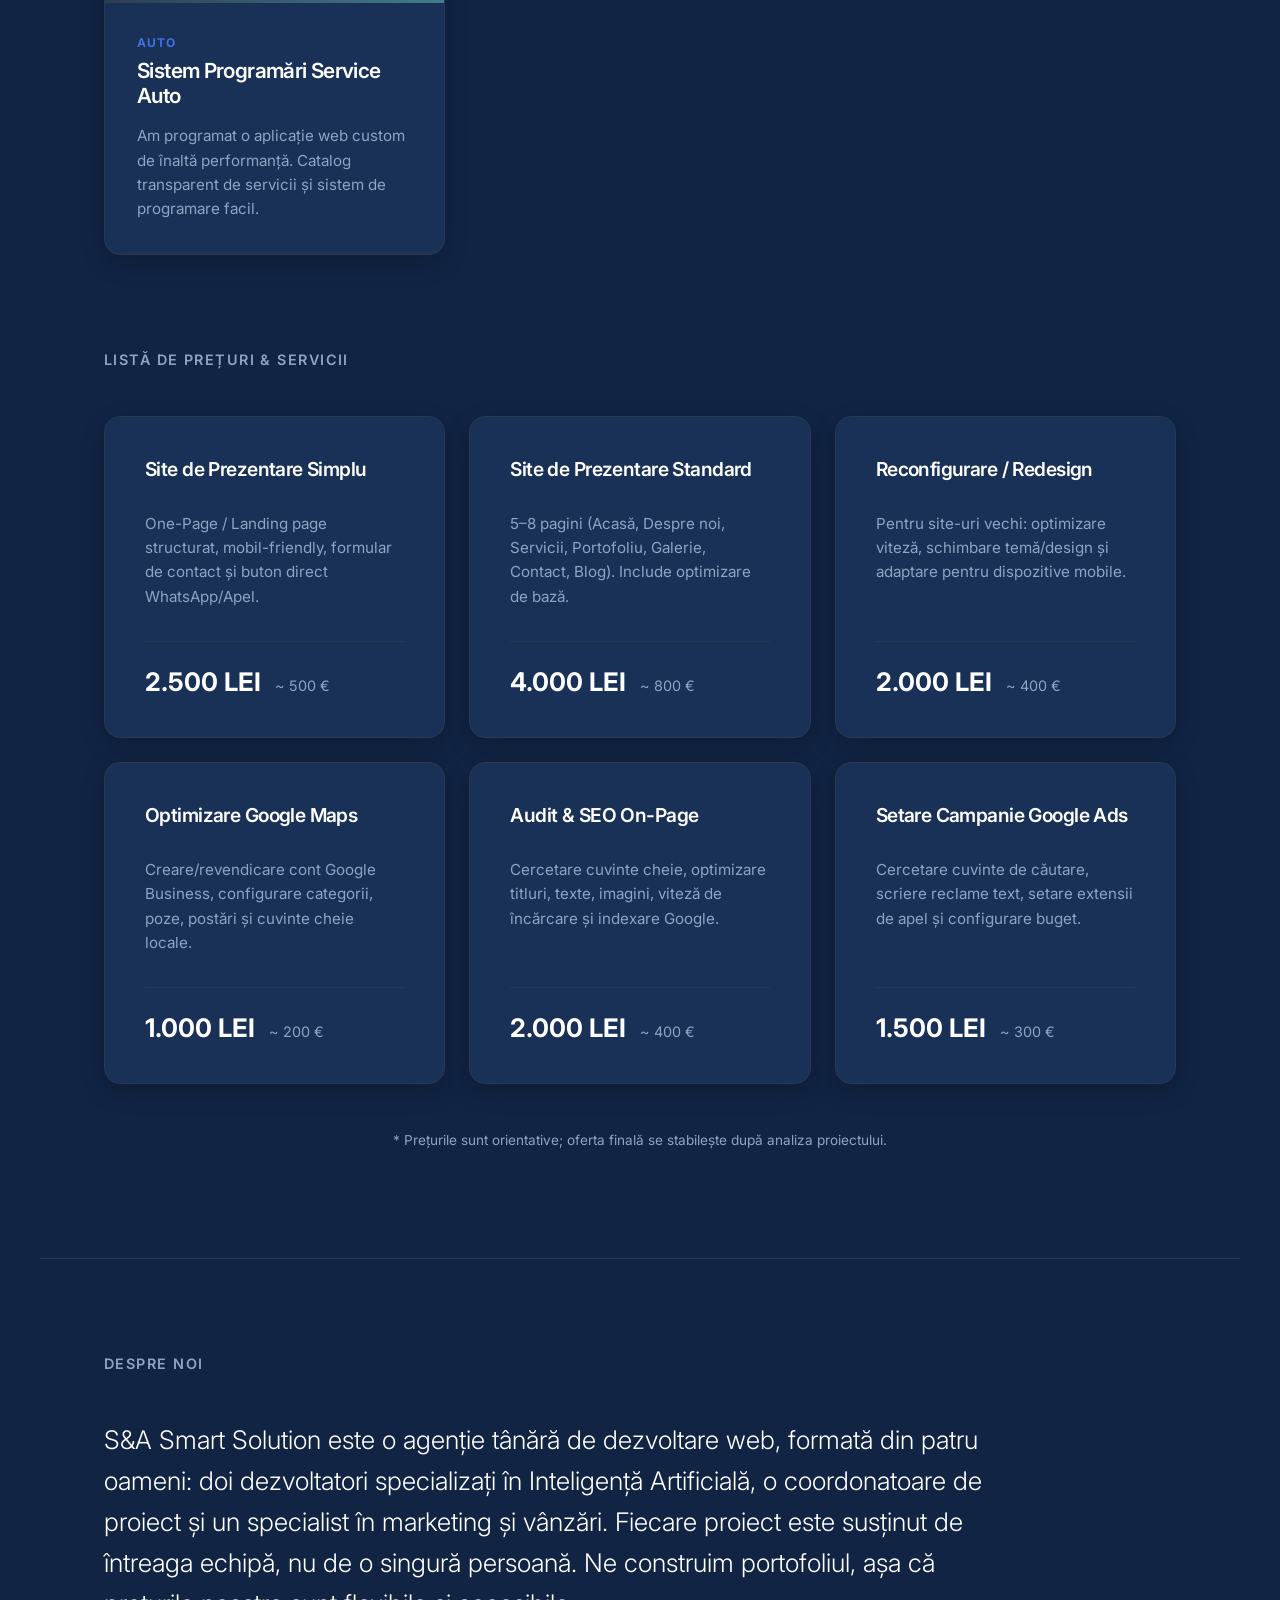
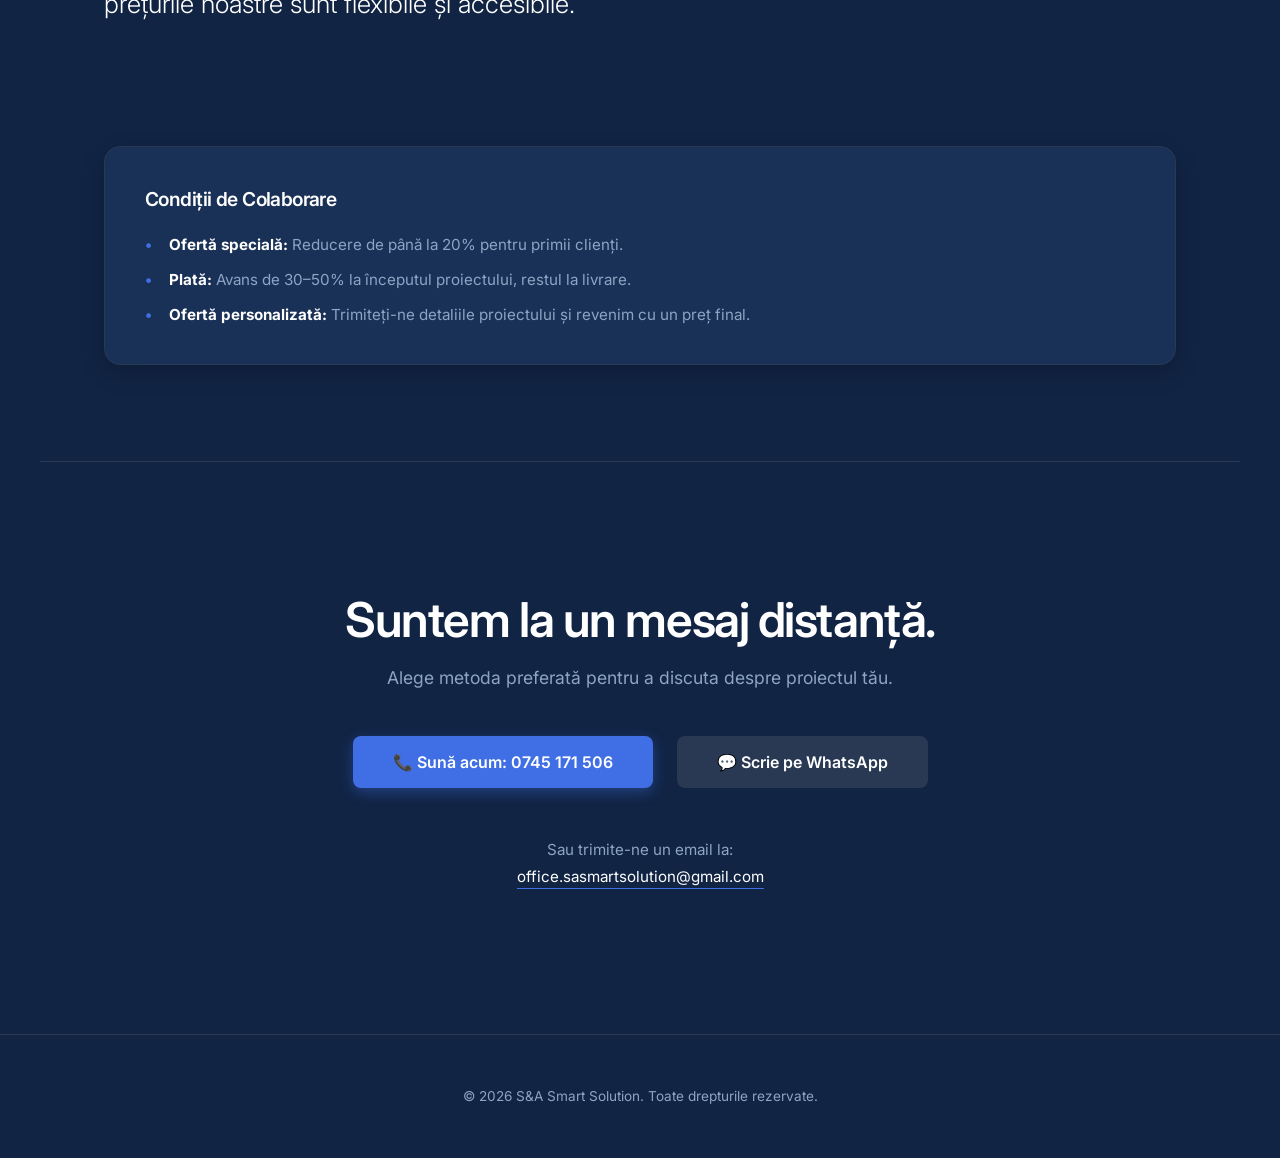
==== commit 56a0ef5c: "version 1.1" ====
--- a/index.html
+++ b/index.html
@@ -16,16 +16,16 @@
     <nav class="navbar">
         <div class="logo">S&A Smart Solution</div>
         <div class="nav-controls">
-            <div class="nav-links">
+            <div class="nav-links" id="navLinks">
                 <a href="#work" data-en="Work" data-ro="Portofoliu">Portofoliu</a>
                 <a href="#services" data-en="Services" data-ro="Servicii">Servicii</a>
                 <a href="#about" data-en="About" data-ro="Despre Noi">Despre Noi</a>
                 <a href="#contact" data-en="Contact" data-ro="Contact">Contact</a>
-            </div>
-            <div class="lang-switch">
-                <span class="lang-btn active" data-lang="ro">RO</span>
-                <span class="lang-sep">/</span>
-                <span class="lang-btn" data-lang="en">EN</span>
+                <div class="lang-switch">
+                    <span class="lang-btn active" data-lang="ro">RO</span>
+                    <span class="lang-sep">/</span>
+                    <span class="lang-btn" data-lang="en">EN</span>
+                </div>
             </div>
             <label class="theme-switch" for="checkbox">
                 <input type="checkbox" id="checkbox" />
@@ -34,6 +34,11 @@
                     <span class="icon moon">🌙</span>
                 </div>
             </label>
+            <button class="hamburger" id="hamburger" aria-label="Menu">
+                <span></span>
+                <span></span>
+                <span></span>
+            </button>
         </div>
     </nav>
 
@@ -52,7 +57,6 @@
     <section id="work" class="work-section">
         <h2 class="section-title reveal" data-en="Selected Work" data-ro="Proiecte Selectate">Proiecte Selectate</h2>
         <div class="grid">
-
             <div class="project-card reveal">
                 <div class="project-image" style="background: linear-gradient(45deg, #1d2b64, #f8cdda);"></div>
                 <div class="project-content">
@@ -65,7 +69,6 @@
                         genera programări directe.</p>
                 </div>
             </div>
-
             <div class="project-card reveal">
                 <div class="project-image" style="background: linear-gradient(45deg, #134e5e, #71b280);"></div>
                 <div class="project-content">
@@ -77,7 +80,6 @@
                         simplificat pentru creșterea vânzărilor.</p>
                 </div>
             </div>
-
             <div class="project-card reveal">
                 <div class="project-image" style="background: linear-gradient(45deg, #3a1c71, #d76d77);"></div>
                 <div class="project-content">
@@ -90,7 +92,6 @@
                         încărcare optimizați.</p>
                 </div>
             </div>
-
             <div class="project-card reveal">
                 <div class="project-image" style="background: linear-gradient(45deg, #2c3e50, #4ca1af);"></div>
                 <div class="project-content">
@@ -103,7 +104,6 @@
                         sistem de programare facil.</p>
                 </div>
             </div>
-
         </div>
     </section>
 
--- a/css/style.css
+++ b/css/style.css
@@ -8,6 +8,7 @@
     --primary: #406fe5;
     --secondary: #293853;
     --shadow: rgba(0, 0, 0, 0.2);
+    --nav-height: 64px;
 }
 
 body.light-mode {
@@ -32,6 +33,7 @@
     color: var(--text);
     transition: background-color 0.4s ease, color 0.4s ease;
     overflow-x: hidden;
+    -webkit-text-size-adjust: 100%;
 }
 
 a,
@@ -54,13 +56,15 @@
     top: 0;
     left: 0;
     width: 100%;
+    height: var(--nav-height);
     box-sizing: border-box;
     display: flex;
     justify-content: space-between;
     align-items: center;
-    padding: 1.2rem 5%;
+    padding: 0 5%;
     background-color: var(--nav-bg);
     backdrop-filter: blur(12px);
+    -webkit-backdrop-filter: blur(12px);
     border-bottom: 1px solid var(--border);
     z-index: 100;
     transition: background-color 0.4s ease, border-color 0.4s ease;
@@ -70,6 +74,7 @@
     font-weight: 800;
     font-size: 1.1rem;
     letter-spacing: -0.05em;
+    white-space: nowrap;
 }
 
 .nav-controls {
@@ -78,11 +83,16 @@
     gap: 2rem;
 }
 
+.nav-links {
+    display: flex;
+    align-items: center;
+    gap: 1.5rem;
+}
+
 .nav-links a {
     text-decoration: none;
     color: var(--text-muted);
     font-size: 0.9rem;
-    margin-left: 1.5rem;
     font-weight: 400;
     transition: color 0.3s ease;
 }
@@ -119,6 +129,7 @@
     display: inline-block;
     width: 56px;
     height: 28px;
+    flex-shrink: 0;
 }
 
 .theme-switch input {
@@ -174,6 +185,40 @@
     z-index: 1;
 }
 
+.hamburger {
+    display: none;
+    flex-direction: column;
+    justify-content: center;
+    gap: 5px;
+    background: none;
+    border: none;
+    padding: 6px;
+    width: 36px;
+    height: 36px;
+    flex-shrink: 0;
+}
+
+.hamburger span {
+    display: block;
+    width: 22px;
+    height: 2px;
+    background-color: var(--text);
+    border-radius: 2px;
+    transition: transform 0.3s ease, opacity 0.3s ease;
+}
+
+.hamburger.active span:nth-child(1) {
+    transform: translateY(7px) rotate(45deg);
+}
+
+.hamburger.active span:nth-child(2) {
+    opacity: 0;
+}
+
+.hamburger.active span:nth-child(3) {
+    transform: translateY(-7px) rotate(-45deg);
+}
+
 .hero {
     min-height: 85vh;
     display: flex;
@@ -182,7 +227,8 @@
     padding: 0 5%;
     max-width: 1200px;
     margin: 0 auto;
-    padding-top: 80px;
+    padding-top: calc(var(--nav-height) + 40px);
+    box-sizing: border-box;
 }
 
 .discount-badge {
@@ -200,7 +246,7 @@
 }
 
 .hero-title {
-    font-size: clamp(2.8rem, 6vw, 4.5rem);
+    font-size: clamp(2.4rem, 6vw, 4.5rem);
     margin-bottom: 1.5rem;
     line-height: 1.1;
 }
@@ -213,11 +259,33 @@
     line-height: 1.7;
 }
 
-/* --- Work Section --- */
 .work-section {
     padding: 6rem 5% 2rem 5%;
     max-width: 1200px;
     margin: 0 auto;
+    box-sizing: border-box;
+}
+
+.services-section {
+    padding: 4rem 5% 6rem 5%;
+    max-width: 1200px;
+    margin: 0 auto;
+    box-sizing: border-box;
+}
+
+.section-title {
+    font-size: 0.9rem;
+    text-transform: uppercase;
+    letter-spacing: 0.1em;
+    color: var(--text-muted);
+    margin-bottom: 3rem;
+    font-weight: 600;
+}
+
+.grid {
+    display: grid;
+    grid-template-columns: repeat(auto-fit, minmax(min(100%, 300px), 1fr));
+    gap: 1.5rem;
 }
 
 .project-card {
@@ -276,28 +344,6 @@
     margin: 0;
 }
 
-/* --- Services Section --- */
-.services-section {
-    padding: 4rem 5% 6rem 5%;
-    max-width: 1200px;
-    margin: 0 auto;
-}
-
-.section-title {
-    font-size: 0.9rem;
-    text-transform: uppercase;
-    letter-spacing: 0.1em;
-    color: var(--text-muted);
-    margin-bottom: 3rem;
-    font-weight: 600;
-}
-
-.grid {
-    display: grid;
-    grid-template-columns: repeat(auto-fit, minmax(320px, 1fr));
-    gap: 1.5rem;
-}
-
 .service-card {
     background-color: var(--card);
     border: 1px solid var(--border);
@@ -357,6 +403,7 @@
     max-width: 1200px;
     margin: 0 auto;
     border-top: 1px solid var(--border);
+    box-sizing: border-box;
 }
 
 .about-content {
@@ -364,7 +411,7 @@
 }
 
 .about-content p {
-    font-size: clamp(1.2rem, 2.5vw, 1.6rem);
+    font-size: clamp(1.15rem, 2.5vw, 1.6rem);
     font-weight: 300;
     line-height: 1.6;
     color: var(--text);
@@ -374,6 +421,7 @@
     padding: 0 5% 6rem 5%;
     max-width: 1200px;
     margin: 0 auto;
+    box-sizing: border-box;
 }
 
 .terms-box {
@@ -425,10 +473,11 @@
     margin: 0 auto;
     text-align: center;
     border-top: 1px solid var(--border);
+    box-sizing: border-box;
 }
 
 .contact-section h2 {
-    font-size: clamp(2rem, 4vw, 3rem);
+    font-size: clamp(1.8rem, 4vw, 3rem);
     margin-bottom: 1rem;
 }
 
@@ -489,6 +538,7 @@
     border-bottom: 1px solid var(--primary);
     padding-bottom: 2px;
     transition: color 0.3s;
+    word-break: break-all;
 }
 
 .email-text a:hover {
@@ -501,6 +551,7 @@
     color: var(--text-muted);
     font-size: 0.85rem;
     border-top: 1px solid var(--border);
+    box-sizing: border-box;
 }
 
 .reveal {
@@ -514,19 +565,23 @@
     transform: translateY(0);
 }
 
-.grid .service-card:nth-child(1) {
+.grid .service-card:nth-child(1),
+.grid .project-card:nth-child(1) {
     transition-delay: 0.05s;
 }
 
-.grid .service-card:nth-child(2) {
+.grid .service-card:nth-child(2),
+.grid .project-card:nth-child(2) {
     transition-delay: 0.1s;
 }
 
-.grid .service-card:nth-child(3) {
+.grid .service-card:nth-child(3),
+.grid .project-card:nth-child(3) {
     transition-delay: 0.15s;
 }
 
-.grid .service-card:nth-child(4) {
+.grid .service-card:nth-child(4),
+.grid .project-card:nth-child(4) {
     transition-delay: 0.2s;
 }
 
@@ -538,42 +593,162 @@
     transition-delay: 0.3s;
 }
 
-.grid .project-card:nth-child(1) {
-    transition-delay: 0.05s;
-}
-
-.grid .project-card:nth-child(2) {
-    transition-delay: 0.1s;
-}
-
-.grid .project-card:nth-child(3) {
-    transition-delay: 0.15s;
-}
-
-.grid .project-card:nth-child(4) {
-    transition-delay: 0.2s;
-}
-
 @media (max-width: 900px) {
+    .hamburger {
+        display: flex;
+    }
+
+    .nav-controls {
+        gap: 1rem;
+    }
+
     .nav-links {
-        display: none;
-    }
-
-    .navbar {
-        padding: 1rem 5%;
+        position: fixed;
+        top: var(--nav-height);
+        left: 0;
+        right: 0;
+        flex-direction: column;
+        align-items: stretch;
+        gap: 0;
+        padding: 0.5rem 5% 1rem 5%;
+        background-color: var(--nav-bg);
+        backdrop-filter: blur(12px);
+        -webkit-backdrop-filter: blur(12px);
+        border-bottom: 1px solid var(--border);
+        box-sizing: border-box;
+        opacity: 0;
+        visibility: hidden;
+        transform: translateY(-10px);
+        transition: opacity 0.3s ease, transform 0.3s ease, visibility 0.3s;
+        z-index: 99;
+    }
+
+    .nav-links.active {
+        opacity: 1;
+        visibility: visible;
+        transform: translateY(0);
+    }
+
+    .nav-links a {
+        padding: 1.1rem 0;
+        font-size: 1rem;
+        border-bottom: 1px solid var(--border);
+    }
+
+    .nav-links a:last-of-type {
+        border-bottom: none;
+    }
+
+    .nav-links .lang-switch {
+        padding: 1.1rem 0 0.5rem 0;
+        font-size: 0.9rem;
+        justify-content: flex-start;
+    }
+
+    .hero {
+        min-height: auto;
+        padding-top: calc(var(--nav-height) + 60px);
+        padding-bottom: 4rem;
+    }
+
+    .discount-badge {
+        font-size: 0.8rem;
+        padding: 7px 14px;
+    }
+
+    .hero-title {
+        margin-bottom: 1.2rem;
+    }
+
+    .work-section {
+        padding-top: 3rem;
+    }
+
+    .services-section {
+        padding-top: 2rem;
+    }
+
+    .section-title {
+        margin-bottom: 2rem;
+    }
+
+    .project-content {
+        padding: 1.5rem;
+    }
+
+    .service-card {
+        padding: 1.8rem;
+    }
+
+    .about-section {
+        padding: 4rem 5%;
+    }
+
+    .terms-section {
+        padding-bottom: 4rem;
+    }
+
+    .terms-box {
+        padding: 1.8rem;
+    }
+
+    .contact-section {
+        padding: 5rem 5%;
     }
 
     .contact-buttons {
         flex-direction: column;
         align-items: stretch;
-    }
-
-    .service-card,
-    .project-content {
-        padding: 1.5rem;
+        gap: 1rem;
+    }
+
+    .btn {
+        width: 100%;
+        box-sizing: border-box;
+        text-align: center;
+        padding: 1.1rem 1.5rem;
+    }
+}
+
+@media (max-width: 420px) {
+    .logo {
+        font-size: 0.95rem;
     }
 
     .nav-controls {
-        gap: 1rem;
+        gap: 0.6rem;
+    }
+
+    .theme-switch {
+        width: 48px;
+        height: 24px;
+    }
+
+    .theme-switch .slider:before {
+        height: 16px;
+        width: 16px;
+        bottom: 4px;
+        left: 4px;
+    }
+
+    input:checked+.slider:before {
+        transform: translateX(24px);
+    }
+
+    .icon {
+        font-size: 10px;
+    }
+
+    .hero-title {
+        font-size: 2.1rem;
+    }
+
+    .project-content,
+    .service-card {
+        padding: 1.4rem;
+    }
+
+    .terms-box {
+        padding: 1.4rem;
     }
 }
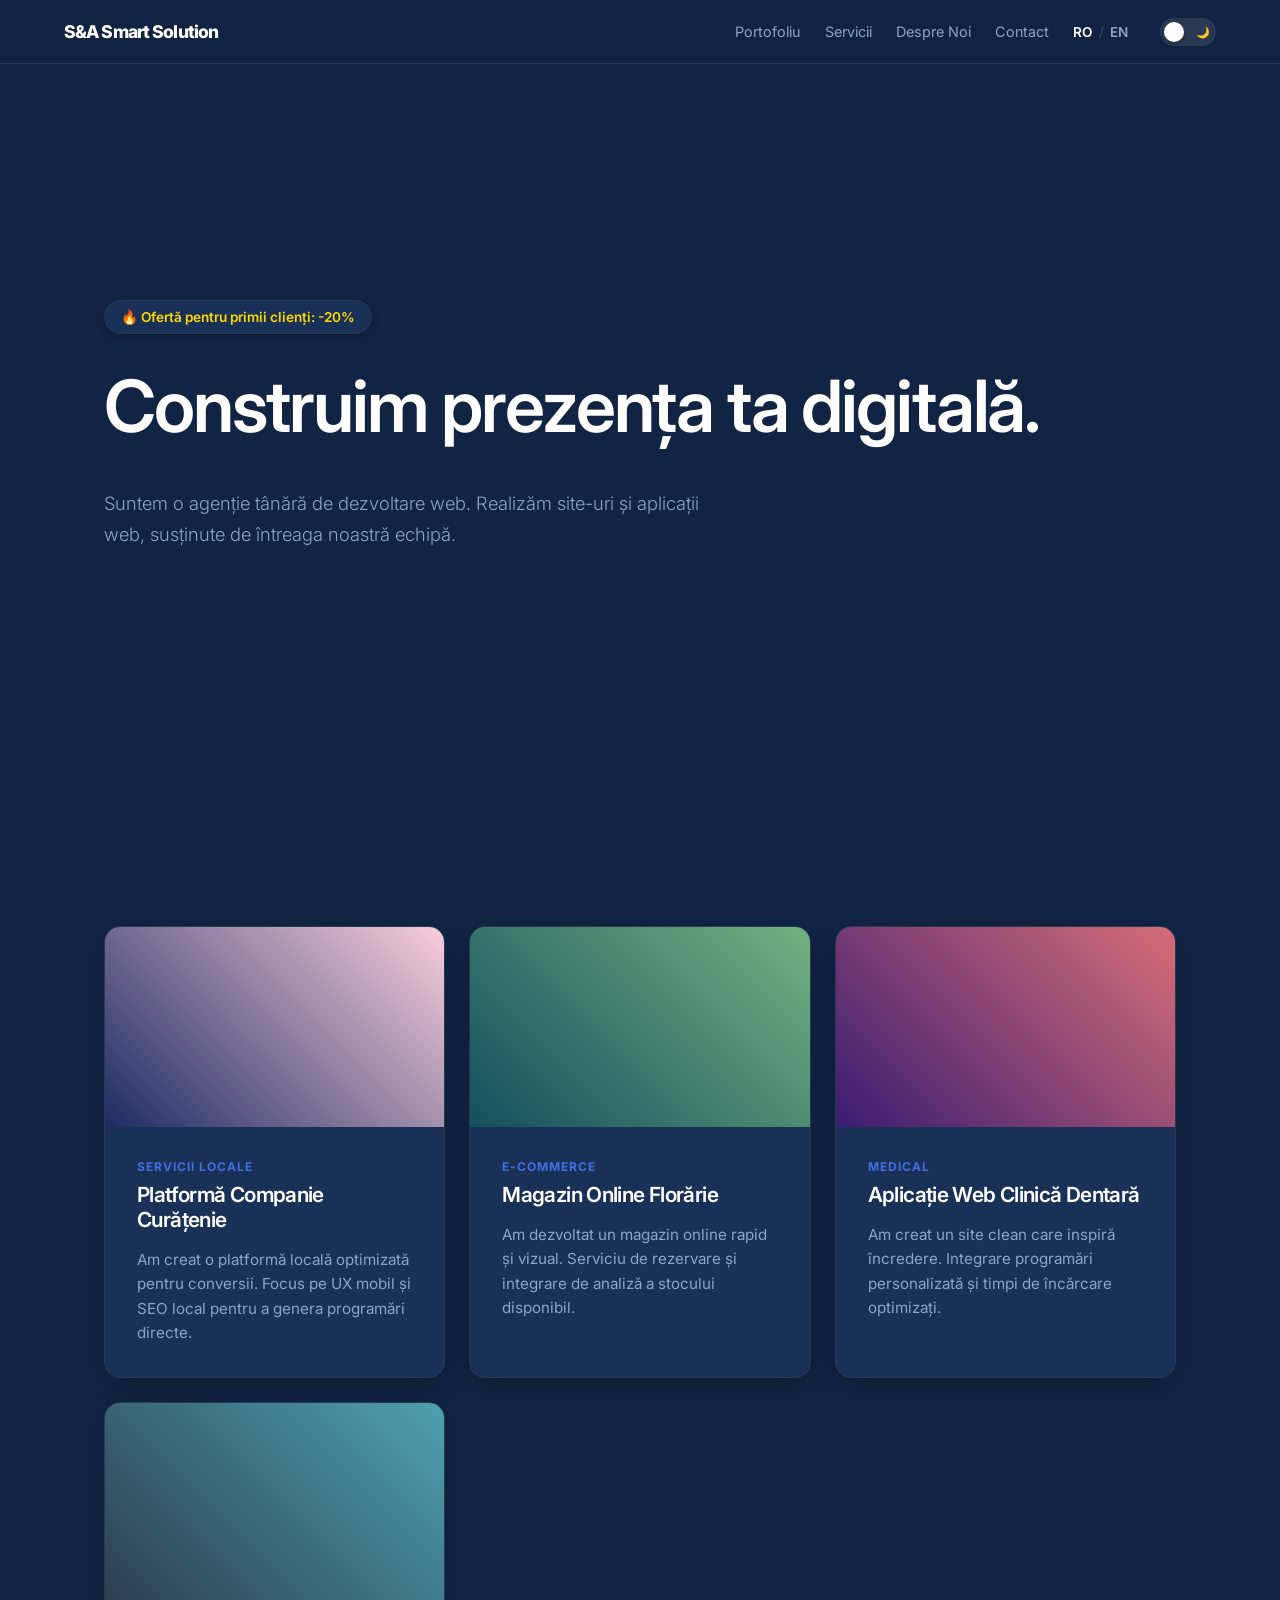
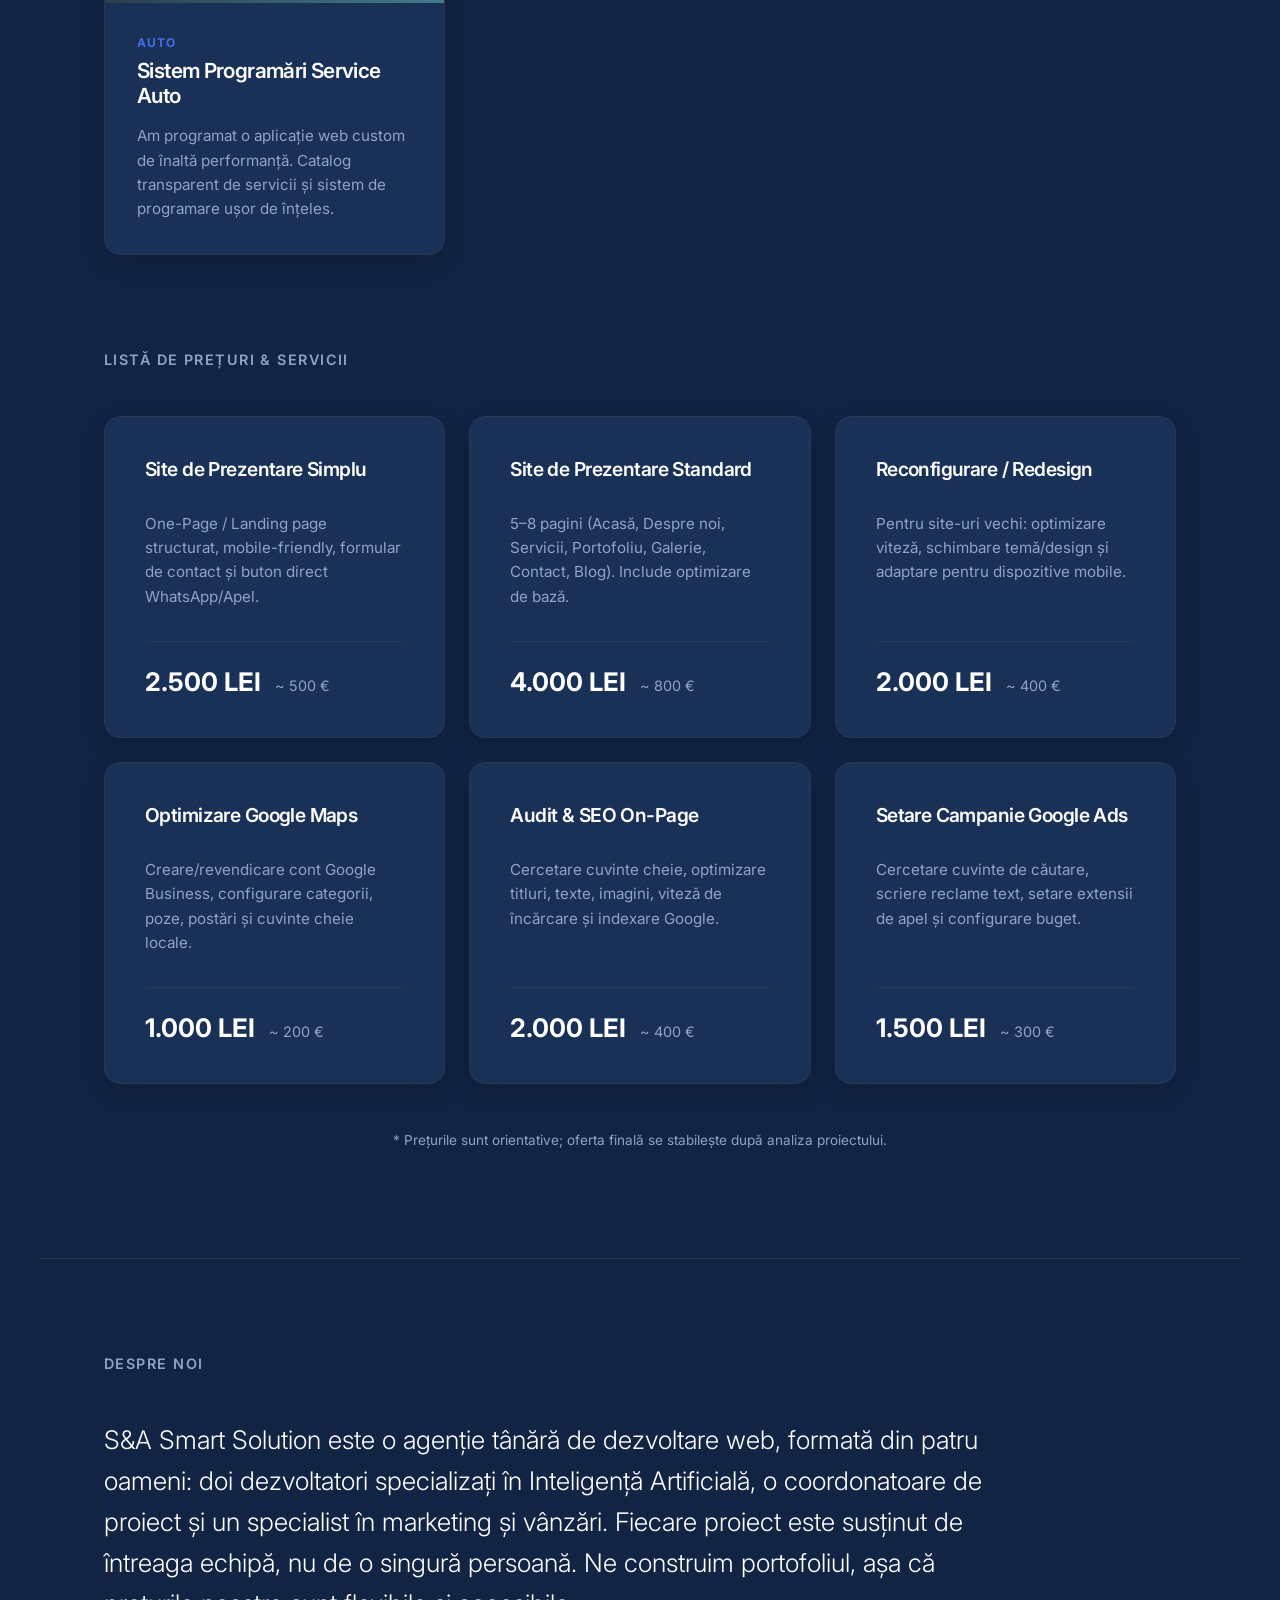
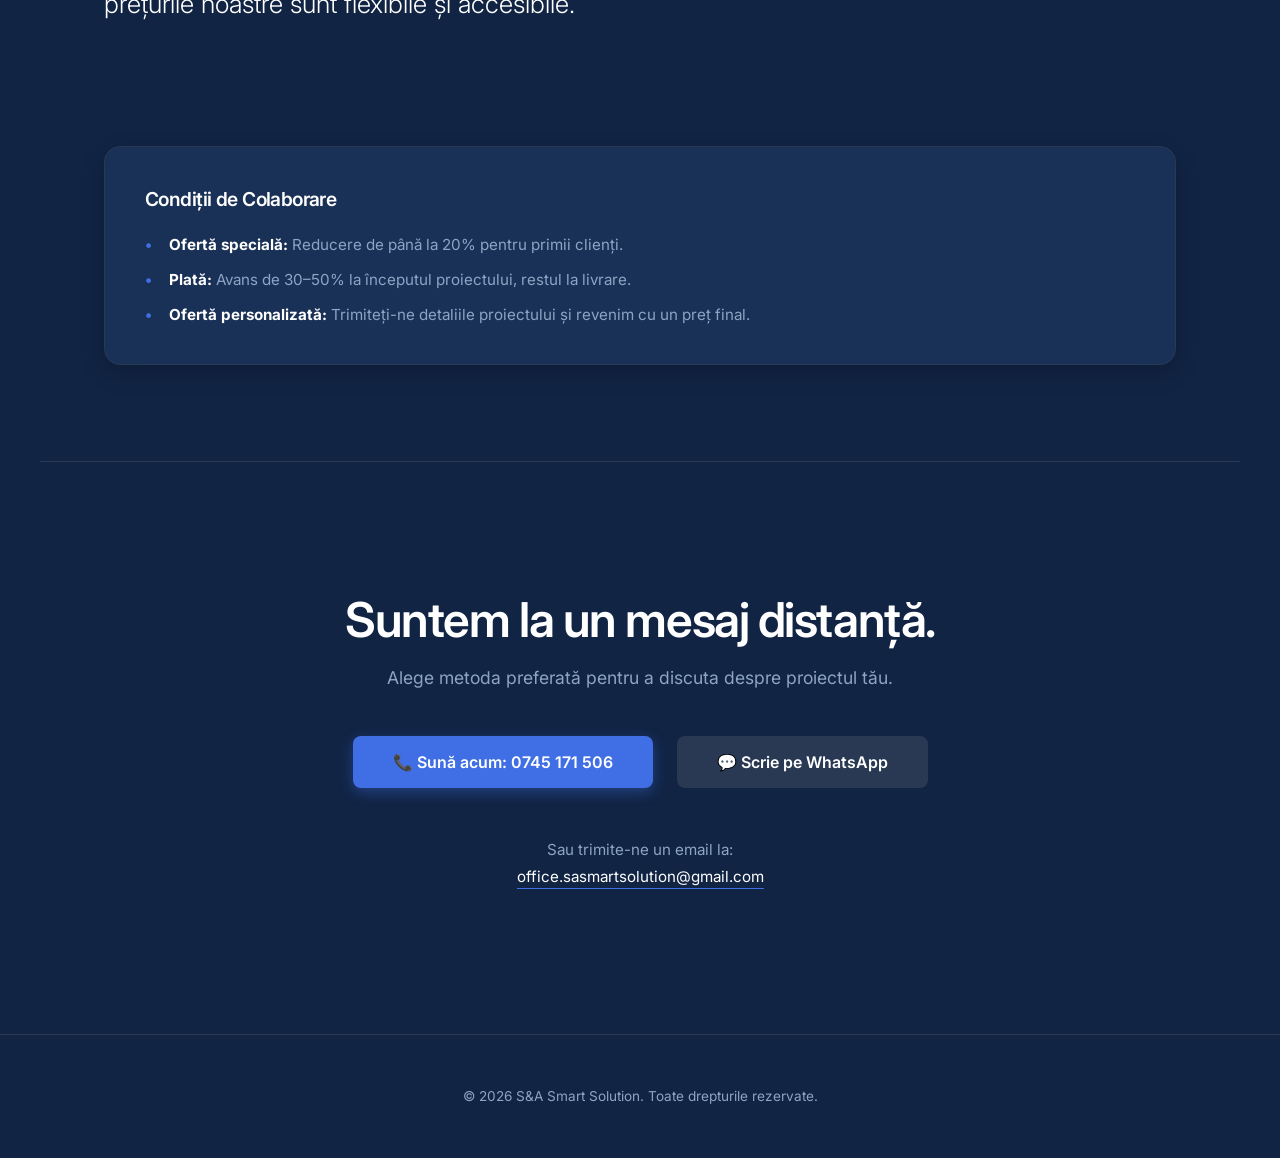
==== commit a877f2ab: "version 1.2" ====
--- a/index.html
+++ b/index.html
@@ -48,9 +48,9 @@
         <h1 class="hero-title" data-en="We build your digital presence." data-ro="Construim prezența ta digitală.">
             Construim prezența ta digitală.</h1>
         <p class="hero-subtitle"
-            data-en="We are a young web development and AI solutions agency. We create WordPress websites, Shopify stores, and web applications, supported by our entire team."
-            data-ro="Suntem o agenție tânără de dezvoltare web și soluții AI. Realizăm site-uri WordPress, magazine Shopify și aplicații web, susținute de întreaga noastră echipă.">
-            Suntem o agenție tânără de dezvoltare web și soluții AI. Realizăm site-uri WordPress, magazine Shopify și
+            data-en="We are a young web development agency. We create websites and web applications to boost your company's engagement."
+            data-ro="Suntem o agenție tânără de dezvoltare web. Realizăm site-uri și aplicații web, susținute de întreaga noastră echipă.">
+            Suntem o agenție tânără de dezvoltare web. Realizăm site-uri WordPress, magazine Shopify și
             aplicații web, susținute de întreaga noastră echipă.</p>
     </header>
 
@@ -74,10 +74,9 @@
                 <div class="project-content">
                     <span class="project-tag" data-en="E-Commerce" data-ro="E-Commerce">E-Commerce</span>
                     <h3 data-en="Premium Florist Store" data-ro="Magazin Online Florărie">Magazin Online Florărie</h3>
-                    <p data-en="Built a fast, visually engaging e-commerce experience. Integrated secure payments and a streamlined checkout to boost sales."
-                        data-ro="Am dezvoltat un magazin online rapid și vizual. Integrare plăți securizate și checkout simplificat pentru creșterea vânzărilor.">
-                        Am dezvoltat un magazin online rapid și vizual. Integrare plăți securizate și checkout
-                        simplificat pentru creșterea vânzărilor.</p>
+                    <p data-en="Built a fast, visually engaging e-commerce experience. Booking sevice and analysis of available stock analysis."
+                        data-ro="Am dezvoltat un magazin online rapid și vizual. Serviciu de rezervare și integrare de analiză a stocului disponibil.">
+                        Am dezvoltat un magazin online rapid și vizual. Serviciu de rezervare și integrare de analiză a stocului disponibil.</p>
                 </div>
             </div>
             <div class="project-card reveal">
@@ -87,8 +86,8 @@
                     <h3 data-en="Dental Clinic Web App" data-ro="Aplicație Web Clinică Dentară">Aplicație Web Clinică
                         Dentară</h3>
                     <p data-en="Developed a clean, trust-building site. Custom booking integration and highly optimized load times for patient retention."
-                        data-ro="Am creat un site curat care inspiră încredere. Integrare programări personalizată și timpi de încărcare optimizați.">
-                        Am creat un site curat care inspiră încredere. Integrare programări personalizată și timpi de
+                        data-ro="Am creat un site clean care inspiră încredere. Integrare programări personalizată și timpi de încărcare optimizați.">
+                        Am creat un site clean care inspiră încredere. Integrare programări personalizată și timpi de
                         încărcare optimizați.</p>
                 </div>
             </div>
@@ -99,9 +98,8 @@
                     <h3 data-en="Auto Service Booking Engine" data-ro="Sistem Programări Service Auto">Sistem Programări
                         Service Auto</h3>
                     <p data-en="Coded a high-performance custom web app. Implemented transparent service catalogs and a seamless scheduling system."
-                        data-ro="Am programat o aplicație web custom de înaltă performanță. Catalog transparent de servicii și sistem de programare facil.">
-                        Am programat o aplicație web custom de înaltă performanță. Catalog transparent de servicii și
-                        sistem de programare facil.</p>
+                        data-ro="Am programat o aplicație web custom de înaltă performanță. Catalog transparent de servicii și sistem de programare ușor de înțeles.">
+                        Am programat o aplicație web custom de înaltă performanță. Catalog transparent de servicii și sistem de programare ușor de înțeles.</p>
                 </div>
             </div>
         </div>
@@ -116,8 +114,8 @@
                 </h3>
                 <p class="desc"
                     data-en="One-Page / Landing page structured, mobile-friendly, contact form, and direct WhatsApp/Call button."
-                    data-ro="One-Page / Landing page structurat, mobil-friendly, formular de contact și buton direct WhatsApp/Apel.">
-                    One-Page / Landing page structurat, mobil-friendly, formular de contact și buton direct
+                    data-ro="One-Page / Landing page structurat, mobile-friendly, formular de contact și buton direct WhatsApp/Apel.">
+                    One-Page / Landing page structurat, mobile-friendly, formular de contact și buton direct
                     WhatsApp/Apel.</p>
                 <div class="price" data-en="2,500 RON <span>~ €500</span>" data-ro="2.500 LEI <span>~ 500 €</span>">
                     2.500 LEI <span>~ 500 €</span></div>
@@ -184,10 +182,10 @@
     <section id="about" class="about-section reveal">
         <div class="about-content">
             <h2 class="section-title" data-en="About Us" data-ro="Despre Noi">Despre Noi</h2>
-            <p data-en="S&A Smart Solution is a young web development agency made up of four people: two developers specialized in Artificial Intelligence, a project coordinator, and a marketing and sales specialist. Every project is supported by the entire team, not just one person. We are building our portfolio, so our prices are flexible and accessible."
+            <p data-en="S&A Smart Solution is a young web development agency made up of four people: two developers specialized in Computer Science Artificial Intelligence, a project coordinator, and a marketing and sales specialist. Every project is supported by the entire team, not just one person. We are building our portfolio, so our prices are flexible and accessible."
                 data-ro="S&A Smart Solution este o agenție tânără de dezvoltare web, formată din patru oameni: doi dezvoltatori specializați în Inteligență Artificială, o coordonatoare de proiect și un specialist în marketing și vânzări. Fiecare proiect este susținut de întreaga echipă, nu de o singură persoană. Ne construim portofoliul, așa că prețurile noastre sunt flexibile și accesibile.">
                 S&A Smart Solution este o agenție tânără de dezvoltare web, formată din patru oameni: doi dezvoltatori
-                specializați în Inteligență Artificială, o coordonatoare de proiect și un specialist în marketing și
+                specializați în Informatică Inteligență Artificială, o coordonatoare de proiect și un specialist în marketing și
                 vânzări. Fiecare proiect este susținut de întreaga echipă, nu de o singură persoană. Ne construim
                 portofoliul, așa că prețurile noastre sunt flexibile și accesibile.</p>
         </div>
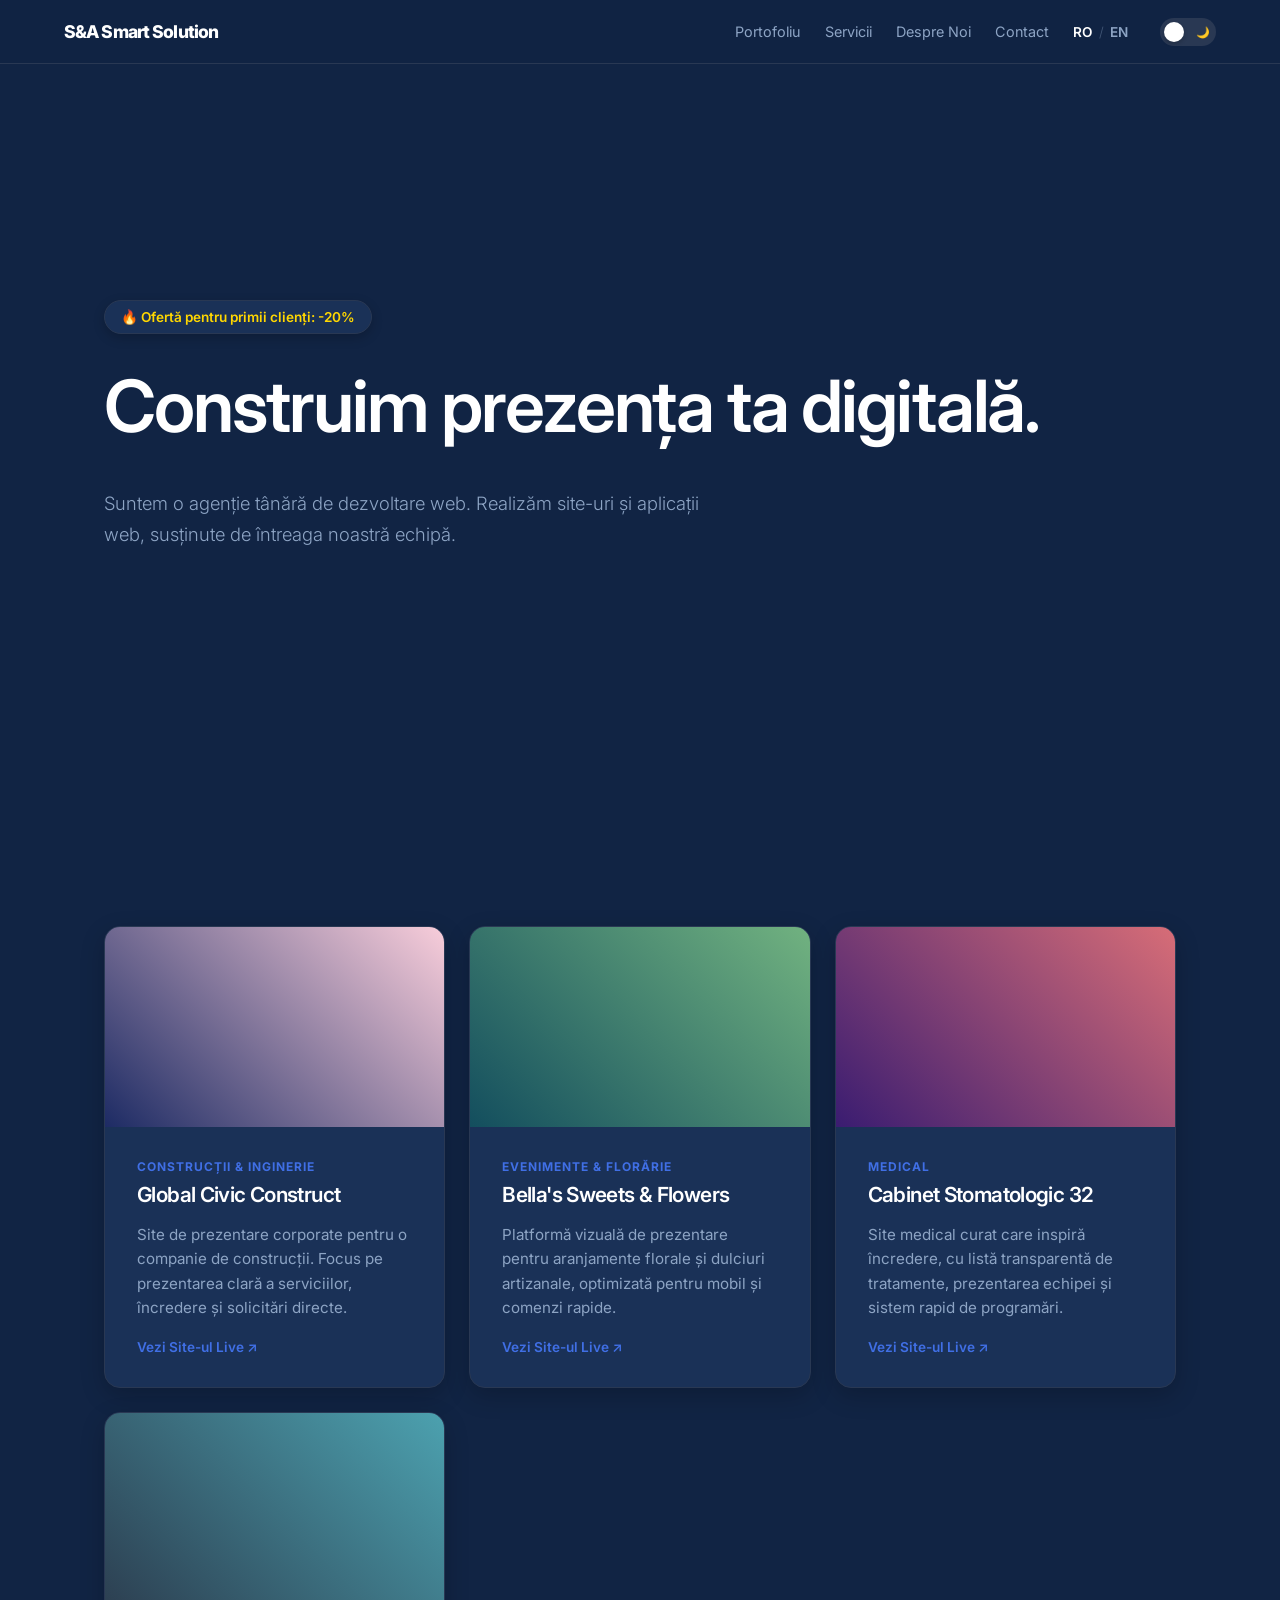
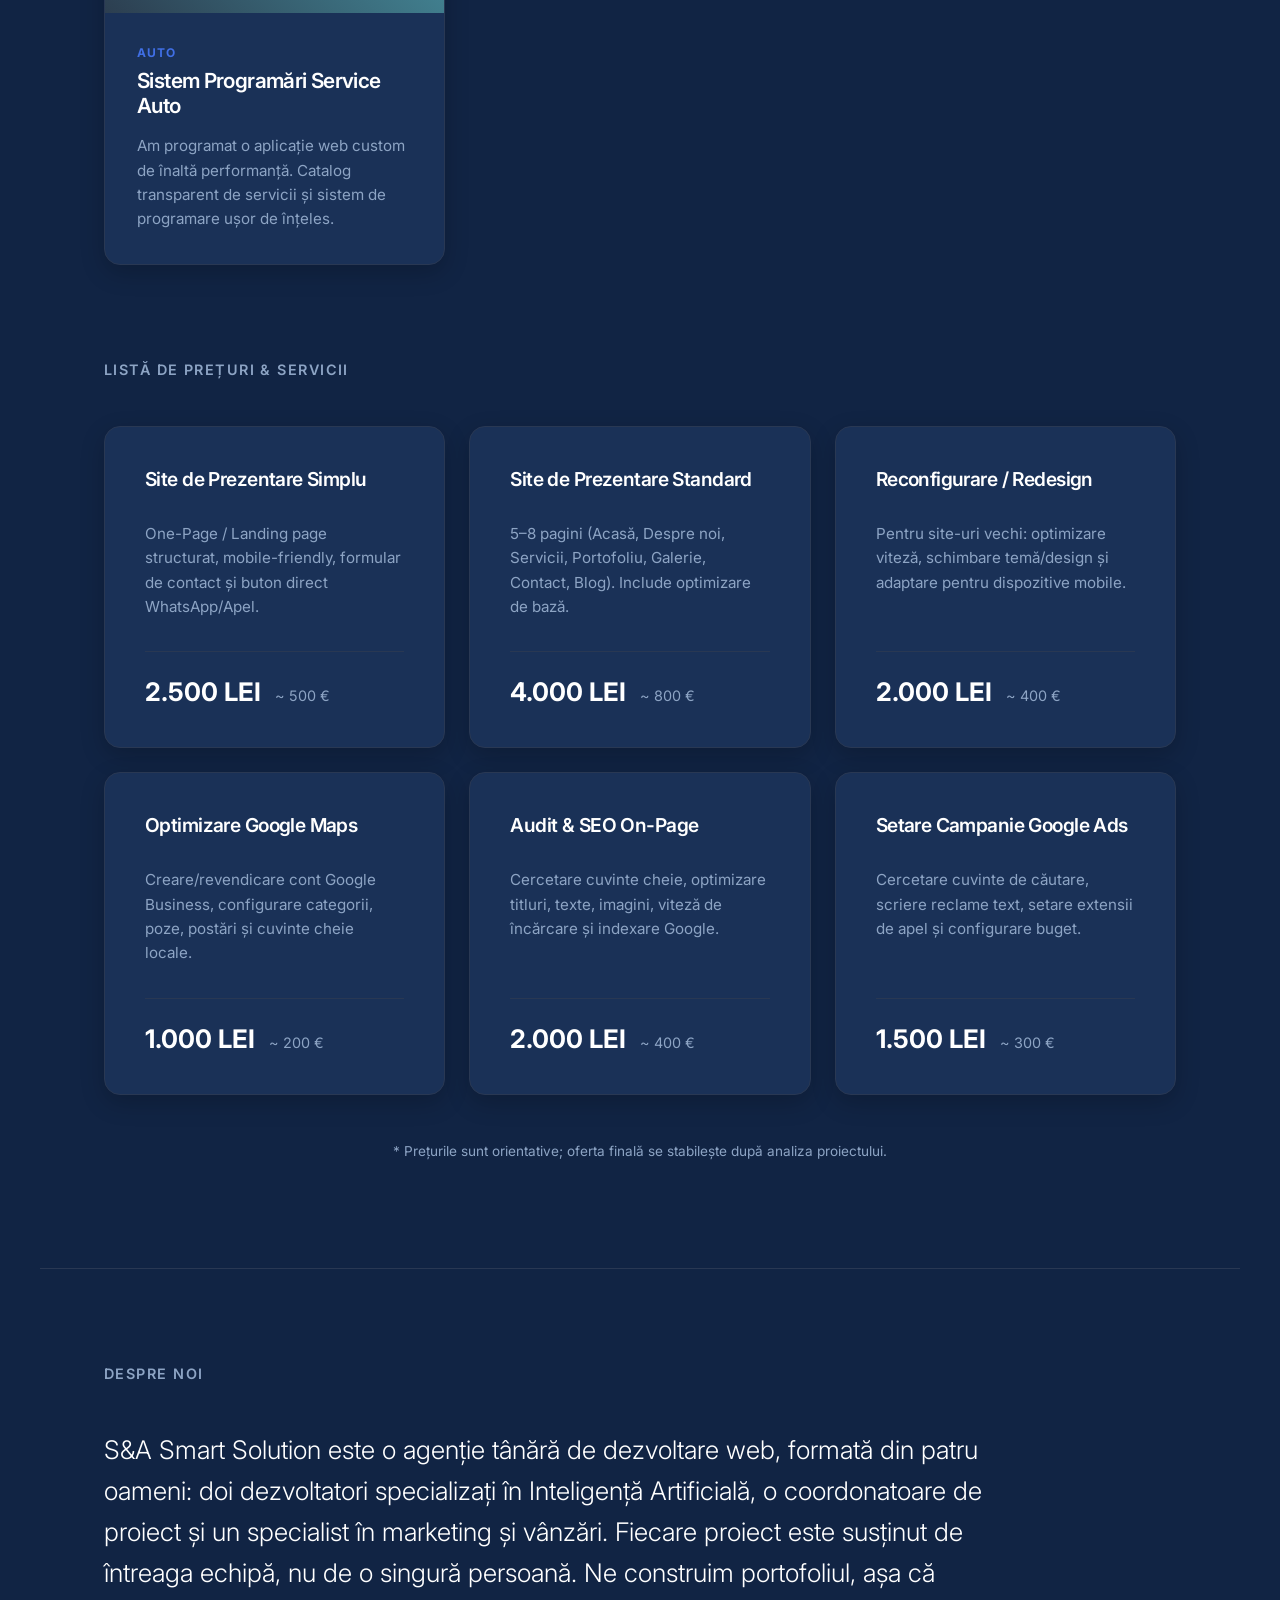
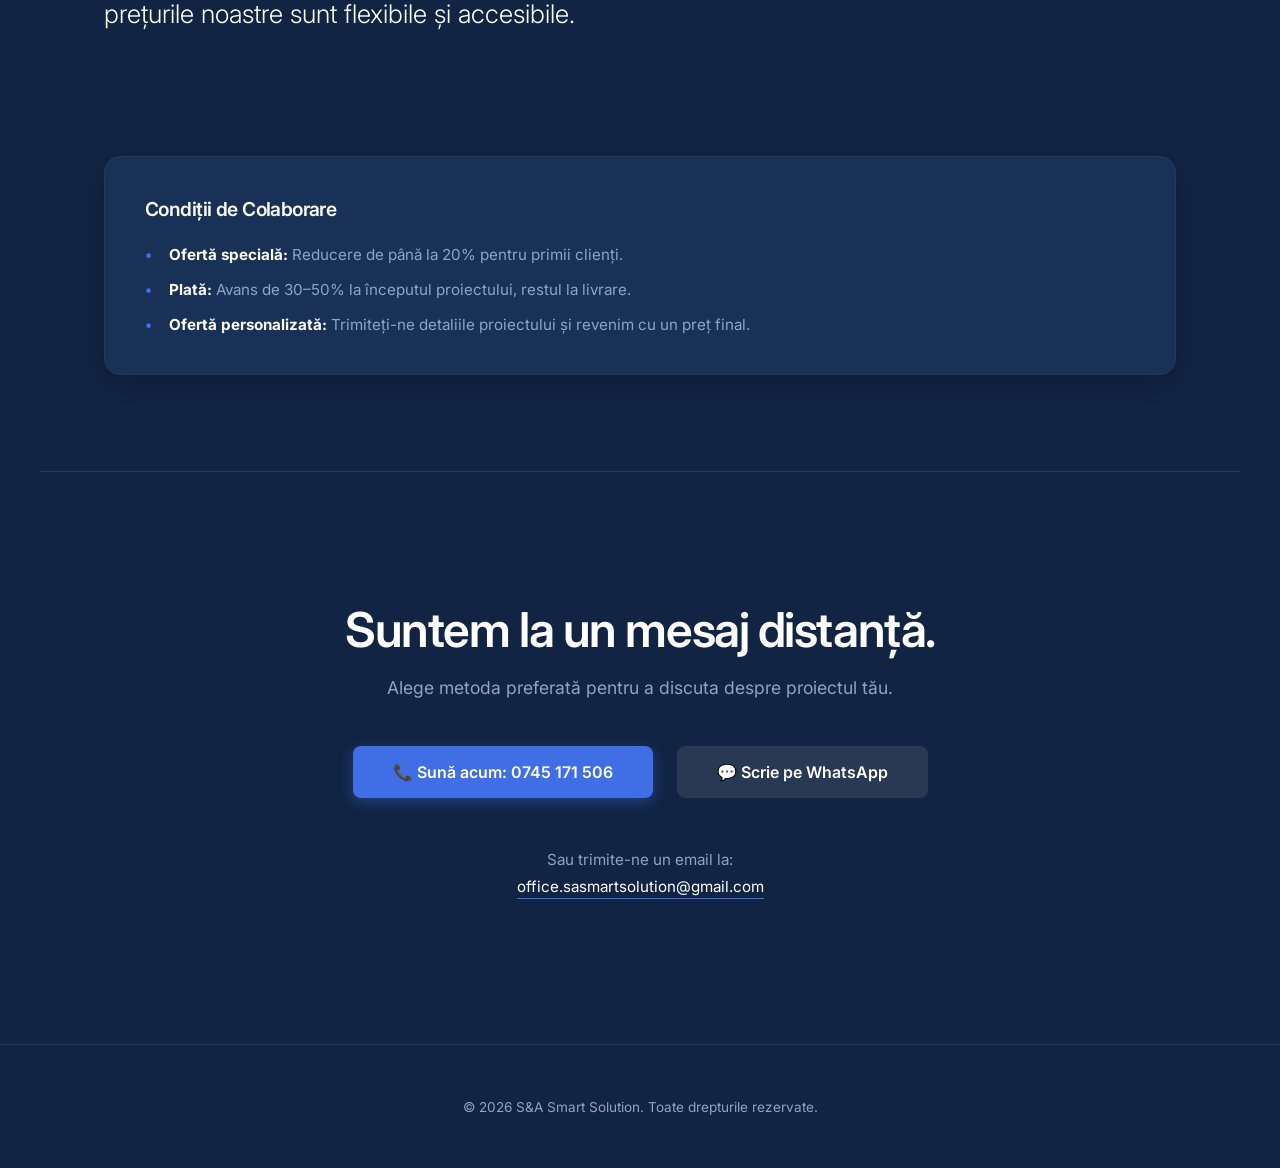
==== commit 3637c4a0: "refurbished site" ====
--- a/index.html
+++ b/index.html
@@ -5,10 +5,783 @@
     <meta charset="UTF-8">
     <meta name="viewport" content="width=device-width, initial-scale=1.0">
     <title>S&A Smart Solution | Web & AI Agency</title>
-    <link rel="stylesheet" href="css/style.css">
     <link rel="preconnect" href="https://fonts.googleapis.com">
     <link rel="preconnect" href="https://fonts.gstatic.com" crossorigin>
     <link href="https://fonts.googleapis.com/css2?family=Inter:wght@300;400;600;800&display=swap" rel="stylesheet">
+    <style>
+        :root {
+            --bg: #112444;
+            --text: #ffffff;
+            --text-muted: #8da4c4;
+            --card: #1a3157;
+            --border: #293853;
+            --nav-bg: rgba(17, 36, 68, 0.95);
+            --primary: #406fe5;
+            --secondary: #293853;
+            --shadow: rgba(0, 0, 0, 0.2);
+            --nav-height: 64px;
+        }
+
+        body.light-mode {
+            --bg: #f4f7fc;
+            --text: #112444;
+            --text-muted: #5a718f;
+            --card: #ffffff;
+            --border: #e1e8f0;
+            --nav-bg: #ffffff;
+            --primary: #406fe5;
+            --secondary: #293853;
+            --shadow: rgba(17, 36, 68, 0.08);
+        }
+
+        body,
+        html {
+            margin: 0;
+            padding: 0;
+            font-family: 'Inter', sans-serif;
+            scroll-behavior: smooth;
+            background-color: var(--bg);
+            color: var(--text);
+            transition: background-color 0.4s ease, color 0.4s ease;
+            overflow-x: hidden;
+            -webkit-text-size-adjust: 100%;
+        }
+
+        a,
+        button,
+        label,
+        .lang-btn {
+            cursor: pointer;
+        }
+
+        h1,
+        h2,
+        h3 {
+            margin: 0;
+            font-weight: 600;
+            letter-spacing: -0.03em;
+        }
+
+        .navbar {
+            position: fixed;
+            top: 0;
+            left: 0;
+            width: 100%;
+            height: var(--nav-height);
+            box-sizing: border-box;
+            display: flex;
+            justify-content: space-between;
+            align-items: center;
+            padding: 0 5%;
+            background-color: var(--nav-bg);
+            backdrop-filter: blur(12px);
+            -webkit-backdrop-filter: blur(12px);
+            border-bottom: 1px solid var(--border);
+            z-index: 100;
+            transition: background-color 0.4s ease, border-color 0.4s ease;
+        }
+
+        .logo {
+            font-weight: 800;
+            font-size: 1.1rem;
+            letter-spacing: -0.05em;
+            white-space: nowrap;
+        }
+
+        .nav-controls {
+            display: flex;
+            align-items: center;
+            gap: 2rem;
+        }
+
+        .nav-links {
+            display: flex;
+            align-items: center;
+            gap: 1.5rem;
+        }
+
+        .nav-links a {
+            text-decoration: none;
+            color: var(--text-muted);
+            font-size: 0.9rem;
+            font-weight: 400;
+            transition: color 0.3s ease;
+        }
+
+        .nav-links a:hover {
+            color: var(--text);
+        }
+
+        .lang-switch {
+            display: flex;
+            align-items: center;
+            gap: 0.4rem;
+            font-size: 0.85rem;
+            font-weight: 600;
+        }
+
+        .lang-btn {
+            color: var(--text-muted);
+            transition: color 0.3s ease;
+        }
+
+        .lang-btn.active {
+            color: var(--text);
+        }
+
+        .lang-sep {
+            color: var(--text-muted);
+            opacity: 0.4;
+            font-weight: 300;
+        }
+
+        .theme-switch {
+            position: relative;
+            display: inline-block;
+            width: 56px;
+            height: 28px;
+            flex-shrink: 0;
+        }
+
+        .theme-switch input {
+            opacity: 0;
+            width: 0;
+            height: 0;
+        }
+
+        .slider {
+            position: absolute;
+            top: 0;
+            left: 0;
+            right: 0;
+            bottom: 0;
+            background-color: var(--border);
+            border-radius: 30px;
+            display: flex;
+            align-items: center;
+            justify-content: space-between;
+            padding: 0 6px;
+            transition: 0.4s;
+        }
+
+        body.light-mode .slider {
+            background-color: #e1e8f0;
+        }
+
+        .slider:before {
+            position: absolute;
+            content: "";
+            height: 20px;
+            width: 20px;
+            left: 4px;
+            bottom: 4px;
+            background-color: #ffffff;
+            border-radius: 50%;
+            transition: 0.4s;
+            z-index: 2;
+            box-shadow: 0 2px 4px rgba(0, 0, 0, 0.2);
+        }
+
+        body.light-mode .slider:before {
+            background-color: #112444;
+        }
+
+        input:checked+.slider:before {
+            transform: translateX(28px);
+        }
+
+        .icon {
+            font-size: 11px;
+            user-select: none;
+            z-index: 1;
+        }
+
+        .hamburger {
+            display: none;
+            flex-direction: column;
+            justify-content: center;
+            gap: 5px;
+            background: none;
+            border: none;
+            padding: 6px;
+            width: 36px;
+            height: 36px;
+            flex-shrink: 0;
+        }
+
+        .hamburger span {
+            display: block;
+            width: 22px;
+            height: 2px;
+            background-color: var(--text);
+            border-radius: 2px;
+            transition: transform 0.3s ease, opacity 0.3s ease;
+        }
+
+        .hamburger.active span:nth-child(1) {
+            transform: translateY(7px) rotate(45deg);
+        }
+
+        .hamburger.active span:nth-child(2) {
+            opacity: 0;
+        }
+
+        .hamburger.active span:nth-child(3) {
+            transform: translateY(-7px) rotate(-45deg);
+        }
+
+        .hero {
+            min-height: 85vh;
+            display: flex;
+            flex-direction: column;
+            justify-content: center;
+            padding: 0 5%;
+            max-width: 1200px;
+            margin: 0 auto;
+            padding-top: calc(var(--nav-height) + 40px);
+            box-sizing: border-box;
+        }
+
+        .discount-badge {
+            display: inline-block;
+            background-color: var(--card);
+            border: 1px solid var(--border);
+            padding: 8px 16px;
+            border-radius: 40px;
+            font-size: 0.85rem;
+            margin-bottom: 2rem;
+            width: fit-content;
+            color: #ffd700;
+            font-weight: 600;
+            box-shadow: 0 4px 12px var(--shadow);
+        }
+
+        .hero-title {
+            font-size: clamp(2.4rem, 6vw, 4.5rem);
+            margin-bottom: 1.5rem;
+            line-height: 1.1;
+        }
+
+        .hero-subtitle {
+            font-size: clamp(1rem, 2vw, 1.15rem);
+            color: var(--text-muted);
+            max-width: 600px;
+            font-weight: 300;
+            line-height: 1.7;
+        }
+
+        .work-section {
+            padding: 6rem 5% 2rem 5%;
+            max-width: 1200px;
+            margin: 0 auto;
+            box-sizing: border-box;
+        }
+
+        .services-section {
+            padding: 4rem 5% 6rem 5%;
+            max-width: 1200px;
+            margin: 0 auto;
+            box-sizing: border-box;
+        }
+
+        .section-title {
+            font-size: 0.9rem;
+            text-transform: uppercase;
+            letter-spacing: 0.1em;
+            color: var(--text-muted);
+            margin-bottom: 3rem;
+            font-weight: 600;
+        }
+
+        .grid {
+            display: grid;
+            grid-template-columns: repeat(auto-fit, minmax(min(100%, 300px), 1fr));
+            gap: 1.5rem;
+        }
+
+        .project-card {
+            background-color: var(--card);
+            border: 1px solid var(--border);
+            border-radius: 16px;
+            overflow: hidden;
+            display: flex;
+            flex-direction: column;
+            transition: transform 0.4s ease, box-shadow 0.4s ease, border-color 0.4s ease;
+            box-shadow: 0 8px 24px var(--shadow);
+        }
+
+        a.project-card {
+            text-decoration: none;
+            color: inherit;
+        }
+
+        .project-card:hover {
+            transform: translateY(-6px);
+            box-shadow: 0 16px 32px var(--shadow);
+            border-color: var(--primary);
+        }
+
+        .project-image {
+            width: 100%;
+            height: 200px;
+            transition: opacity 0.3s ease;
+        }
+
+        .project-card:hover .project-image {
+            opacity: 0.8;
+        }
+
+        .project-content {
+            padding: 2rem;
+            display: flex;
+            flex-direction: column;
+            flex-grow: 1;
+        }
+
+        .project-tag {
+            font-size: 0.75rem;
+            text-transform: uppercase;
+            letter-spacing: 1px;
+            color: var(--primary);
+            font-weight: 700;
+            margin-bottom: 0.5rem;
+        }
+
+        .project-content h3 {
+            font-size: 1.3rem;
+            margin-bottom: 1rem;
+            color: var(--text);
+        }
+
+        .project-content p {
+            color: var(--text-muted);
+            font-size: 0.95rem;
+            line-height: 1.6;
+            margin: 0;
+        }
+
+        .project-link {
+            display: inline-block;
+            margin-top: 1.2rem;
+            font-size: 0.85rem;
+            font-weight: 600;
+            color: var(--primary);
+            transition: transform 0.3s ease;
+        }
+
+        a.project-card:hover .project-link {
+            transform: translateX(4px);
+        }
+
+        .service-card {
+            background-color: var(--card);
+            border: 1px solid var(--border);
+            padding: 2.5rem;
+            border-radius: 16px;
+            display: flex;
+            flex-direction: column;
+            justify-content: space-between;
+            transition: transform 0.4s ease, box-shadow 0.4s ease, border-color 0.4s ease;
+            box-shadow: 0 8px 24px var(--shadow);
+        }
+
+        .service-card:hover {
+            transform: translateY(-6px);
+            box-shadow: 0 16px 32px var(--shadow);
+            border-color: var(--primary);
+        }
+
+        .service-card h3 {
+            font-size: 1.2rem;
+            margin-bottom: 1rem;
+            color: var(--text);
+        }
+
+        .service-card .desc {
+            color: var(--text-muted);
+            font-size: 0.95rem;
+            line-height: 1.6;
+            margin-bottom: 2rem;
+            flex-grow: 1;
+        }
+
+        .service-card .price {
+            font-size: 1.6rem;
+            font-weight: 700;
+            border-top: 1px solid var(--border);
+            padding-top: 1.5rem;
+            color: var(--text);
+        }
+
+        .service-card .price span {
+            font-size: 0.9rem;
+            color: var(--text-muted);
+            font-weight: 400;
+            margin-left: 8px;
+        }
+
+        .disclaimer {
+            text-align: center;
+            color: var(--text-muted);
+            font-size: 0.85rem;
+            margin-top: 3rem;
+        }
+
+        .about-section {
+            padding: 6rem 5%;
+            max-width: 1200px;
+            margin: 0 auto;
+            border-top: 1px solid var(--border);
+            box-sizing: border-box;
+        }
+
+        .about-content {
+            max-width: 900px;
+        }
+
+        .about-content p {
+            font-size: clamp(1.15rem, 2.5vw, 1.6rem);
+            font-weight: 300;
+            line-height: 1.6;
+            color: var(--text);
+        }
+
+        .terms-section {
+            padding: 0 5% 6rem 5%;
+            max-width: 1200px;
+            margin: 0 auto;
+            box-sizing: border-box;
+        }
+
+        .terms-box {
+            background-color: var(--card);
+            border: 1px solid var(--border);
+            padding: 2.5rem;
+            border-radius: 16px;
+            box-shadow: 0 8px 24px var(--shadow);
+        }
+
+        .terms-box h3 {
+            margin-bottom: 1.5rem;
+            font-size: 1.2rem;
+        }
+
+        .terms-box ul {
+            list-style: none;
+            padding: 0;
+            margin: 0;
+        }
+
+        .terms-box li {
+            color: var(--text-muted);
+            margin-bottom: 1rem;
+            font-size: 0.95rem;
+            padding-left: 1.5rem;
+            position: relative;
+        }
+
+        .terms-box li:last-child {
+            margin-bottom: 0;
+        }
+
+        .terms-box li::before {
+            content: "•";
+            position: absolute;
+            left: 0;
+            color: var(--primary);
+            font-weight: bold;
+        }
+
+        .terms-box strong {
+            color: var(--text);
+        }
+
+        .contact-section {
+            padding: 8rem 5%;
+            max-width: 1200px;
+            margin: 0 auto;
+            text-align: center;
+            border-top: 1px solid var(--border);
+            box-sizing: border-box;
+        }
+
+        .contact-section h2 {
+            font-size: clamp(1.8rem, 4vw, 3rem);
+            margin-bottom: 1rem;
+        }
+
+        .contact-sub {
+            color: var(--text-muted);
+            margin-bottom: 3rem;
+            font-size: 1.1rem;
+        }
+
+        .contact-buttons {
+            display: flex;
+            justify-content: center;
+            gap: 1.5rem;
+            flex-wrap: wrap;
+            margin-bottom: 3rem;
+        }
+
+        .btn {
+            display: inline-block;
+            padding: 1rem 2.5rem;
+            border-radius: 8px;
+            text-decoration: none;
+            font-weight: 600;
+            font-size: 1rem;
+            transition: transform 0.3s ease, opacity 0.3s ease, background-color 0.3s ease;
+            border: none;
+        }
+
+        .btn:hover {
+            transform: translateY(-2px);
+            opacity: 0.9;
+        }
+
+        .btn-primary {
+            background-color: var(--primary);
+            color: #ffffff;
+            box-shadow: 0 4px 14px rgba(64, 111, 229, 0.4);
+        }
+
+        .btn-secondary {
+            background-color: var(--secondary);
+            color: #ffffff;
+        }
+
+        body.light-mode .btn-secondary {
+            color: #ffffff;
+        }
+
+        .email-text {
+            color: var(--text-muted);
+            font-size: 0.95rem;
+            line-height: 1.8;
+        }
+
+        .email-text a {
+            color: var(--text);
+            text-decoration: none;
+            border-bottom: 1px solid var(--primary);
+            padding-bottom: 2px;
+            transition: color 0.3s;
+            word-break: break-all;
+        }
+
+        .email-text a:hover {
+            color: var(--primary);
+        }
+
+        footer {
+            padding: 2.5rem 5%;
+            text-align: center;
+            color: var(--text-muted);
+            font-size: 0.85rem;
+            border-top: 1px solid var(--border);
+            box-sizing: border-box;
+        }
+
+        .reveal {
+            opacity: 0;
+            transform: translateY(20px);
+            transition: opacity 0.8s ease, transform 0.8s ease;
+        }
+
+        .reveal.active {
+            opacity: 1;
+            transform: translateY(0);
+        }
+
+        .grid .service-card:nth-child(1),
+        .grid .project-card:nth-child(1) {
+            transition-delay: 0.05s;
+        }
+
+        .grid .service-card:nth-child(2),
+        .grid .project-card:nth-child(2) {
+            transition-delay: 0.1s;
+        }
+
+        .grid .service-card:nth-child(3),
+        .grid .project-card:nth-child(3) {
+            transition-delay: 0.15s;
+        }
+
+        .grid .service-card:nth-child(4),
+        .grid .project-card:nth-child(4) {
+            transition-delay: 0.2s;
+        }
+
+        .grid .service-card:nth-child(5) {
+            transition-delay: 0.25s;
+        }
+
+        .grid .service-card:nth-child(6) {
+            transition-delay: 0.3s;
+        }
+
+        @media (max-width: 900px) {
+            .hamburger {
+                display: flex;
+            }
+
+            .nav-controls {
+                gap: 1rem;
+            }
+
+            .nav-links {
+                position: fixed;
+                top: var(--nav-height);
+                left: 0;
+                right: 0;
+                flex-direction: column;
+                align-items: stretch;
+                gap: 0;
+                padding: 0.5rem 5% 1rem 5%;
+                background-color: var(--nav-bg);
+                backdrop-filter: blur(12px);
+                -webkit-backdrop-filter: blur(12px);
+                border-bottom: 1px solid var(--border);
+                box-sizing: border-box;
+                opacity: 0;
+                visibility: hidden;
+                transform: translateY(-10px);
+                transition: opacity 0.3s ease, transform 0.3s ease, visibility 0.3s;
+                z-index: 99;
+            }
+
+            .nav-links.active {
+                opacity: 1;
+                visibility: visible;
+                transform: translateY(0);
+            }
+
+            .nav-links a {
+                padding: 1.1rem 0;
+                font-size: 1rem;
+                border-bottom: 1px solid var(--border);
+            }
+
+            .nav-links a:last-of-type {
+                border-bottom: none;
+            }
+
+            .nav-links .lang-switch {
+                padding: 1.1rem 0 0.5rem 0;
+                font-size: 0.9rem;
+                justify-content: flex-start;
+            }
+
+            .hero {
+                min-height: auto;
+                padding-top: calc(var(--nav-height) + 60px);
+                padding-bottom: 4rem;
+            }
+
+            .discount-badge {
+                font-size: 0.8rem;
+                padding: 7px 14px;
+            }
+
+            .hero-title {
+                margin-bottom: 1.2rem;
+            }
+
+            .work-section {
+                padding-top: 3rem;
+            }
+
+            .services-section {
+                padding-top: 2rem;
+            }
+
+            .section-title {
+                margin-bottom: 2rem;
+            }
+
+            .project-content {
+                padding: 1.5rem;
+            }
+
+            .service-card {
+                padding: 1.8rem;
+            }
+
+            .about-section {
+                padding: 4rem 5%;
+            }
+
+            .terms-section {
+                padding-bottom: 4rem;
+            }
+
+            .terms-box {
+                padding: 1.8rem;
+            }
+
+            .contact-section {
+                padding: 5rem 5%;
+            }
+
+            .contact-buttons {
+                flex-direction: column;
+                align-items: stretch;
+                gap: 1rem;
+            }
+
+            .btn {
+                width: 100%;
+                box-sizing: border-box;
+                text-align: center;
+                padding: 1.1rem 1.5rem;
+            }
+        }
+
+        @media (max-width: 420px) {
+            .logo {
+                font-size: 0.95rem;
+            }
+
+            .nav-controls {
+                gap: 0.6rem;
+            }
+
+            .theme-switch {
+                width: 48px;
+                height: 24px;
+            }
+
+            .theme-switch .slider:before {
+                height: 16px;
+                width: 16px;
+                bottom: 4px;
+                left: 4px;
+            }
+
+            input:checked+.slider:before {
+                transform: translateX(24px);
+            }
+
+            .icon {
+                font-size: 10px;
+            }
+
+            .hero-title {
+                font-size: 2.1rem;
+            }
+
+            .project-content,
+            .service-card {
+                padding: 1.4rem;
+            }
+
+            .terms-box {
+                padding: 1.4rem;
+            }
+        }
+    </style>
 </head>
 
 <body>
@@ -57,40 +830,58 @@
     <section id="work" class="work-section">
         <h2 class="section-title reveal" data-en="Selected Work" data-ro="Proiecte Selectate">Proiecte Selectate</h2>
         <div class="grid">
-            <div class="project-card reveal">
+            <!-- Proiect 1: Global Civic Construct -->
+            <a href="https://oldserj.github.io/Site-Prezentare-GLOBAL-CIVIC-CONSTRUCT/" target="_blank"
+                rel="noopener noreferrer" class="project-card reveal">
                 <div class="project-image" style="background: linear-gradient(45deg, #1d2b64, #f8cdda);"></div>
                 <div class="project-content">
-                    <span class="project-tag" data-en="Local Services" data-ro="Servicii Locale">Servicii Locale</span>
-                    <h3 data-en="Cleaning Company Platform" data-ro="Platformă Companie Curățenie">Platformă Companie
-                        Curățenie</h3>
-                    <p data-en="Designed a high-converting local platform. Focused on mobile-first UX and local SEO to drive direct bookings."
-                        data-ro="Am creat o platformă locală optimizată pentru conversii. Focus pe UX mobil și SEO local pentru a genera programări directe.">
-                        Am creat o platformă locală optimizată pentru conversii. Focus pe UX mobil și SEO local pentru a
-                        genera programări directe.</p>
+                    <span class="project-tag" data-en="Construction & Civil Engineering"
+                        data-ro="Construcții & Inginerie">Construcții & Inginerie</span>
+                    <h3 data-en="Global Civic Construct" data-ro="Global Civic Construct">Global Civic Construct</h3>
+                    <p data-en="Corporate presentation website for a construction company. Focused on clear service presentation, trust, and direct client inquiries."
+                        data-ro="Site de prezentare corporate pentru o companie de construcții. Focus pe prezentarea clară a serviciilor, încredere și solicitări directe.">
+                        Site de prezentare corporate pentru o companie de construcții. Focus pe prezentarea clară a
+                        serviciilor, încredere și solicitări directe.</p>
+                    <span class="project-link" data-en="View Live Site ↗" data-ro="Vezi Site-ul Live ↗">Vezi Site-ul
+                        Live ↗</span>
                 </div>
-            </div>
-            <div class="project-card reveal">
+            </a>
+
+            <!-- Proiect 2: Bella's Sweets & Flowers -->
+            <a href="https://oldserj.github.io/Site-Prezentare-BELLAS-SWEETS-FLOWERS/" target="_blank"
+                rel="noopener noreferrer" class="project-card reveal">
                 <div class="project-image" style="background: linear-gradient(45deg, #134e5e, #71b280);"></div>
                 <div class="project-content">
-                    <span class="project-tag" data-en="E-Commerce" data-ro="E-Commerce">E-Commerce</span>
-                    <h3 data-en="Premium Florist Store" data-ro="Magazin Online Florărie">Magazin Online Florărie</h3>
-                    <p data-en="Built a fast, visually engaging e-commerce experience. Booking sevice and analysis of available stock analysis."
-                        data-ro="Am dezvoltat un magazin online rapid și vizual. Serviciu de rezervare și integrare de analiză a stocului disponibil.">
-                        Am dezvoltat un magazin online rapid și vizual. Serviciu de rezervare și integrare de analiză a stocului disponibil.</p>
+                    <span class="project-tag" data-en="Events & Floral Design"
+                        data-ro="Evenimente & Florărie">Evenimente & Florărie</span>
+                    <h3 data-en="Bella's Sweets & Flowers" data-ro="Bella's Sweets & Flowers">Bella's Sweets & Flowers
+                    </h3>
+                    <p data-en="Visually engaging presentation platform for bespoke floral arrangements and artisan sweets, optimized for mobile browsing and quick orders."
+                        data-ro="Platformă vizuală de prezentare pentru aranjamente florale și dulciuri artizanale, optimizată pentru mobil și comenzi rapide.">
+                        Platformă vizuală de prezentare pentru aranjamente florale și dulciuri artizanale, optimizată
+                        pentru mobil și comenzi rapide.</p>
+                    <span class="project-link" data-en="View Live Site ↗" data-ro="Vezi Site-ul Live ↗">Vezi Site-ul
+                        Live ↗</span>
                 </div>
-            </div>
-            <div class="project-card reveal">
+            </a>
+
+            <!-- Proiect 3: Cabinet Stomatologic 32 -->
+            <a href="https://oldserj.github.io/Site-Prezentare-CABINET-STOMATOLOGIC-32/" target="_blank"
+                rel="noopener noreferrer" class="project-card reveal">
                 <div class="project-image" style="background: linear-gradient(45deg, #3a1c71, #d76d77);"></div>
                 <div class="project-content">
                     <span class="project-tag" data-en="Medical" data-ro="Medical">Medical</span>
-                    <h3 data-en="Dental Clinic Web App" data-ro="Aplicație Web Clinică Dentară">Aplicație Web Clinică
-                        Dentară</h3>
-                    <p data-en="Developed a clean, trust-building site. Custom booking integration and highly optimized load times for patient retention."
-                        data-ro="Am creat un site clean care inspiră încredere. Integrare programări personalizată și timpi de încărcare optimizați.">
-                        Am creat un site clean care inspiră încredere. Integrare programări personalizată și timpi de
-                        încărcare optimizați.</p>
+                    <h3 data-en="Cabinet Stomatologic 32" data-ro="Cabinet Stomatologic 32">Cabinet Stomatologic 32</h3>
+                    <p data-en="Clean, trust-building dental clinic website featuring clear treatment pricing, team presentation, and streamlined appointment booking."
+                        data-ro="Site medical curat care inspiră încredere, cu listă transparentă de tratamente, prezentarea echipei și sistem rapid de programări.">
+                        Site medical curat care inspiră încredere, cu listă transparentă de tratamente, prezentarea
+                        echipei și sistem rapid de programări.</p>
+                    <span class="project-link" data-en="View Live Site ↗" data-ro="Vezi Site-ul Live ↗">Vezi Site-ul
+                        Live ↗</span>
                 </div>
-            </div>
+            </a>
+
+            <!-- Proiect 4: Păstrat -->
             <div class="project-card reveal">
                 <div class="project-image" style="background: linear-gradient(45deg, #2c3e50, #4ca1af);"></div>
                 <div class="project-content">
@@ -99,7 +890,8 @@
                         Service Auto</h3>
                     <p data-en="Coded a high-performance custom web app. Implemented transparent service catalogs and a seamless scheduling system."
                         data-ro="Am programat o aplicație web custom de înaltă performanță. Catalog transparent de servicii și sistem de programare ușor de înțeles.">
-                        Am programat o aplicație web custom de înaltă performanță. Catalog transparent de servicii și sistem de programare ușor de înțeles.</p>
+                        Am programat o aplicație web custom de înaltă performanță. Catalog transparent de servicii și
+                        sistem de programare ușor de înțeles.</p>
                 </div>
             </div>
         </div>
@@ -185,7 +977,8 @@
             <p data-en="S&A Smart Solution is a young web development agency made up of four people: two developers specialized in Computer Science Artificial Intelligence, a project coordinator, and a marketing and sales specialist. Every project is supported by the entire team, not just one person. We are building our portfolio, so our prices are flexible and accessible."
                 data-ro="S&A Smart Solution este o agenție tânără de dezvoltare web, formată din patru oameni: doi dezvoltatori specializați în Inteligență Artificială, o coordonatoare de proiect și un specialist în marketing și vânzări. Fiecare proiect este susținut de întreaga echipă, nu de o singură persoană. Ne construim portofoliul, așa că prețurile noastre sunt flexibile și accesibile.">
                 S&A Smart Solution este o agenție tânără de dezvoltare web, formată din patru oameni: doi dezvoltatori
-                specializați în Informatică Inteligență Artificială, o coordonatoare de proiect și un specialist în marketing și
+                specializați în Informatică Inteligență Artificială, o coordonatoare de proiect și un specialist în
+                marketing și
                 vânzări. Fiecare proiect este susținut de întreaga echipă, nu de o singură persoană. Ne construim
                 portofoliul, așa că prețurile noastre sunt flexibile și accesibile.</p>
         </div>
@@ -197,14 +990,17 @@
             <ul>
                 <li data-en="<strong>Special offer:</strong> Up to 20% discount for early clients."
                     data-ro="<strong>Ofertă specială:</strong> Reducere de până la 20% pentru primii clienți.">
-                    <strong>Ofertă specială:</strong> Reducere de până la 20% pentru primii clienți.</li>
+                    <strong>Ofertă specială:</strong> Reducere de până la 20% pentru primii clienți.
+                </li>
                 <li data-en="<strong>Payment:</strong> 30–50% advance at the start of the project, the rest upon delivery."
                     data-ro="<strong>Plată:</strong> Avans de 30–50% la începutul proiectului, restul la livrare.">
-                    <strong>Plată:</strong> Avans de 30–50% la începutul proiectului, restul la livrare.</li>
+                    <strong>Plată:</strong> Avans de 30–50% la începutul proiectului, restul la livrare.
+                </li>
                 <li data-en="<strong>Custom offer:</strong> Send us your project details and we will get back to you with a final price."
                     data-ro="<strong>Ofertă personalizată:</strong> Trimiteți-ne detaliile proiectului și revenim cu un preț final.">
                     <strong>Ofertă personalizată:</strong> Trimiteți-ne detaliile proiectului și revenim cu un preț
-                    final.</li>
+                    final.
+                </li>
             </ul>
         </div>
     </section>
@@ -234,7 +1030,85 @@
             drepturile rezervate.</p>
     </footer>
 
-    <script src="js/script.js"></script>
+    <script>
+        const themeCheckbox = document.getElementById('checkbox');
+        const savedTheme = localStorage.getItem('theme');
+
+        if (savedTheme === 'light') {
+            document.body.classList.add('light-mode');
+            themeCheckbox.checked = true;
+        }
+
+        themeCheckbox.addEventListener('change', () => {
+            if (themeCheckbox.checked) {
+                document.body.classList.add('light-mode');
+                localStorage.setItem('theme', 'light');
+            } else {
+                document.body.classList.remove('light-mode');
+                localStorage.setItem('theme', 'dark');
+            }
+        });
+
+        const revealElements = document.querySelectorAll('.reveal');
+
+        const observer = new IntersectionObserver((entries) => {
+            entries.forEach(entry => {
+                if (entry.isIntersecting) {
+                    entry.target.classList.add('active');
+                    observer.unobserve(entry.target);
+                }
+            });
+        }, {
+            threshold: 0.1,
+            rootMargin: "0px 0px -40px 0px"
+        });
+
+        revealElements.forEach(el => observer.observe(el));
+
+        const langBtns = document.querySelectorAll('.lang-btn');
+        const translatableElements = document.querySelectorAll('[data-en]');
+
+        function setLanguage(lang) {
+            translatableElements.forEach(el => {
+                el.innerHTML = el.getAttribute(`data-${lang}`);
+            });
+
+            document.documentElement.lang = lang;
+            localStorage.setItem('lang', lang);
+
+            langBtns.forEach(btn => {
+                if (btn.getAttribute('data-lang') === lang) {
+                    btn.classList.add('active');
+                } else {
+                    btn.classList.remove('active');
+                }
+            });
+        }
+
+        langBtns.forEach(btn => {
+            btn.addEventListener('click', () => {
+                setLanguage(btn.getAttribute('data-lang'));
+            });
+        });
+
+        const savedLang = localStorage.getItem('lang') || 'ro';
+        setLanguage(savedLang);
+
+        const hamburger = document.getElementById('hamburger');
+        const navLinks = document.getElementById('navLinks');
+
+        hamburger.addEventListener('click', () => {
+            hamburger.classList.toggle('active');
+            navLinks.classList.toggle('active');
+        });
+
+        navLinks.querySelectorAll('a').forEach(link => {
+            link.addEventListener('click', () => {
+                hamburger.classList.remove('active');
+                navLinks.classList.remove('active');
+            });
+        });
+    </script>
 </body>
 
 </html>
